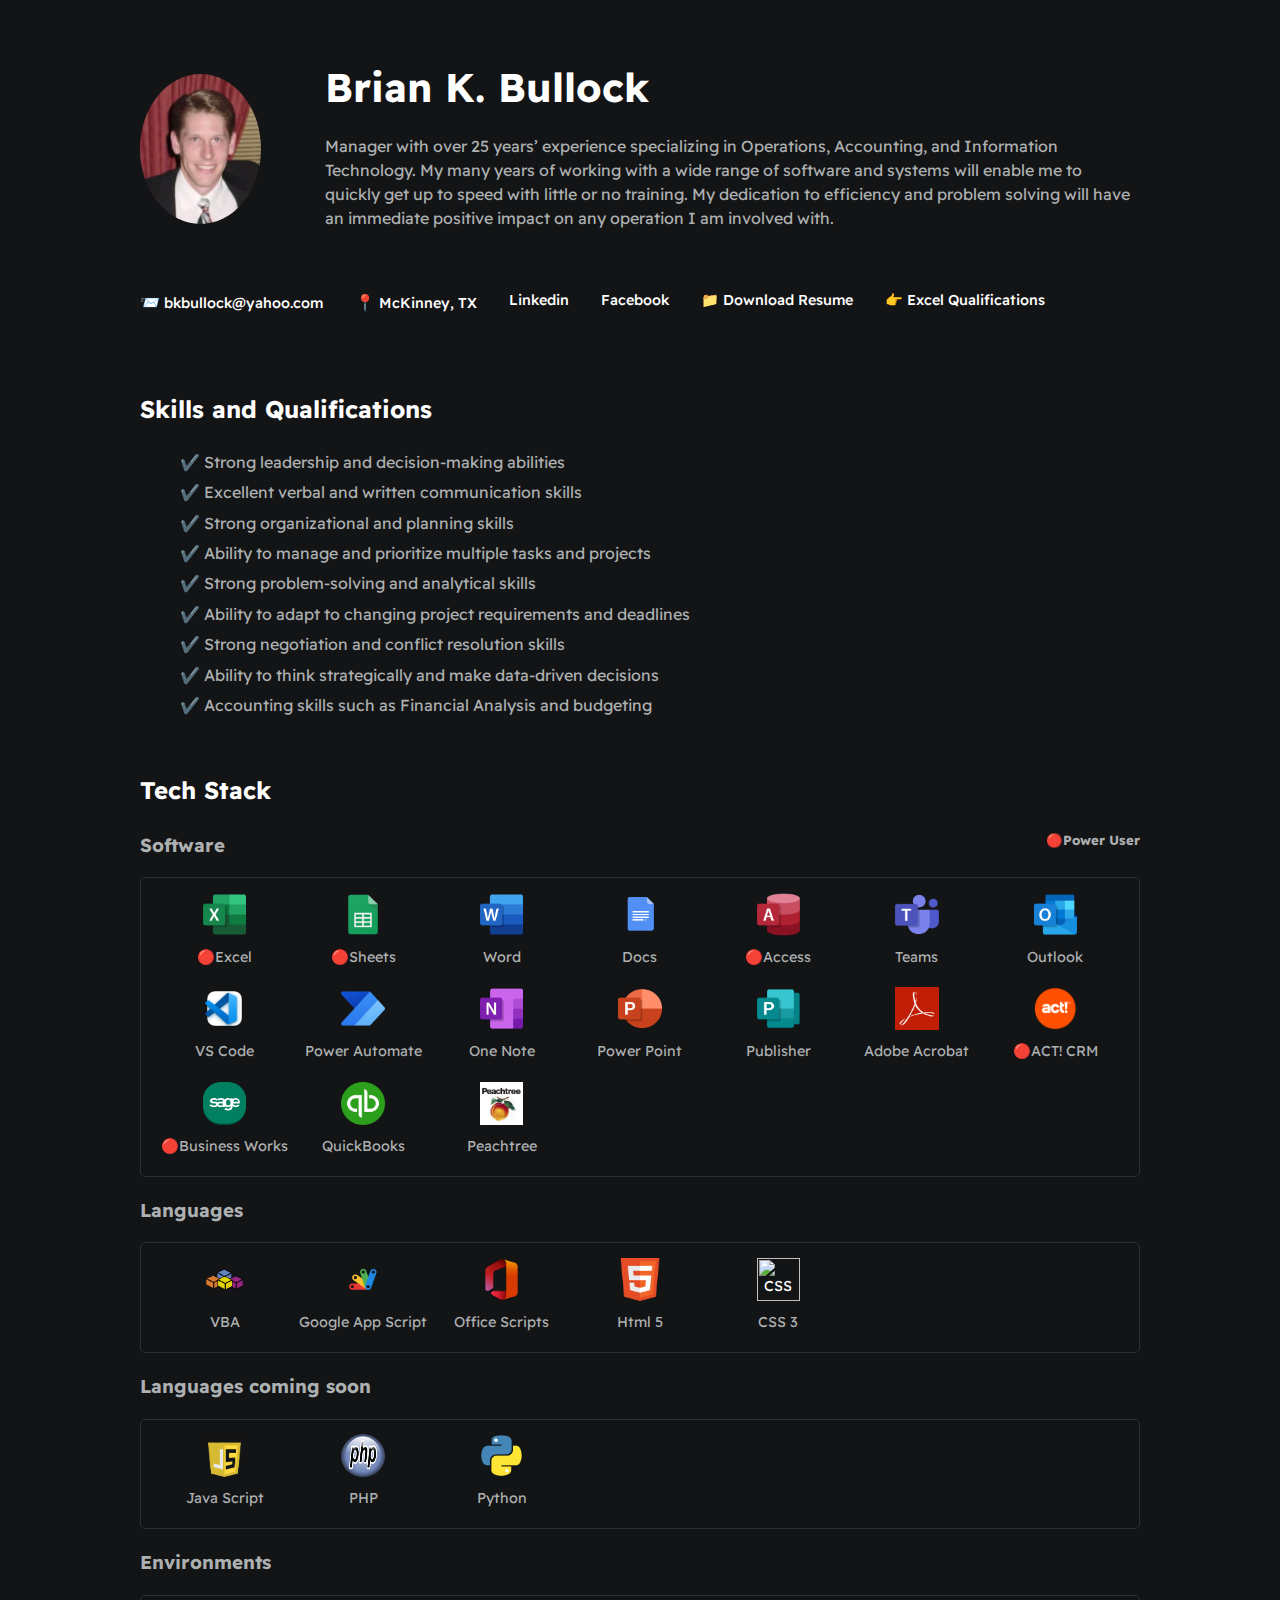
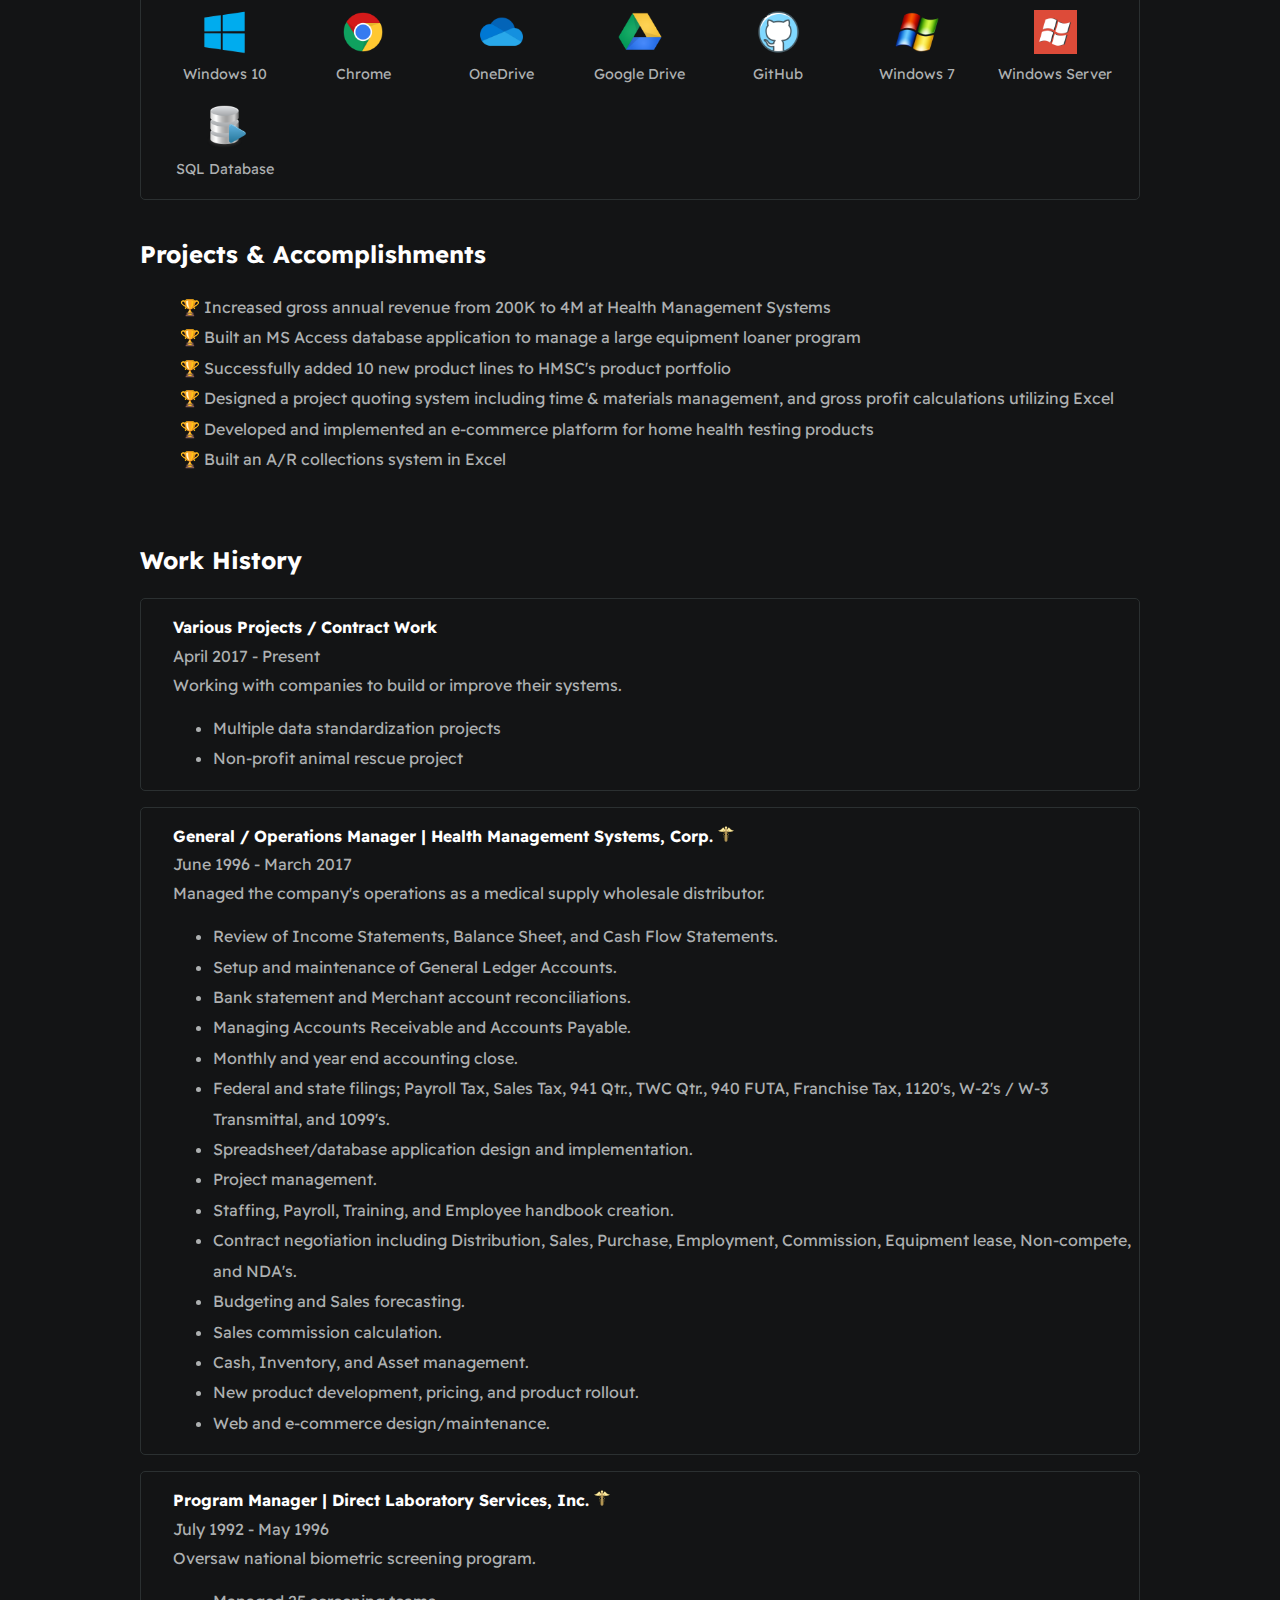
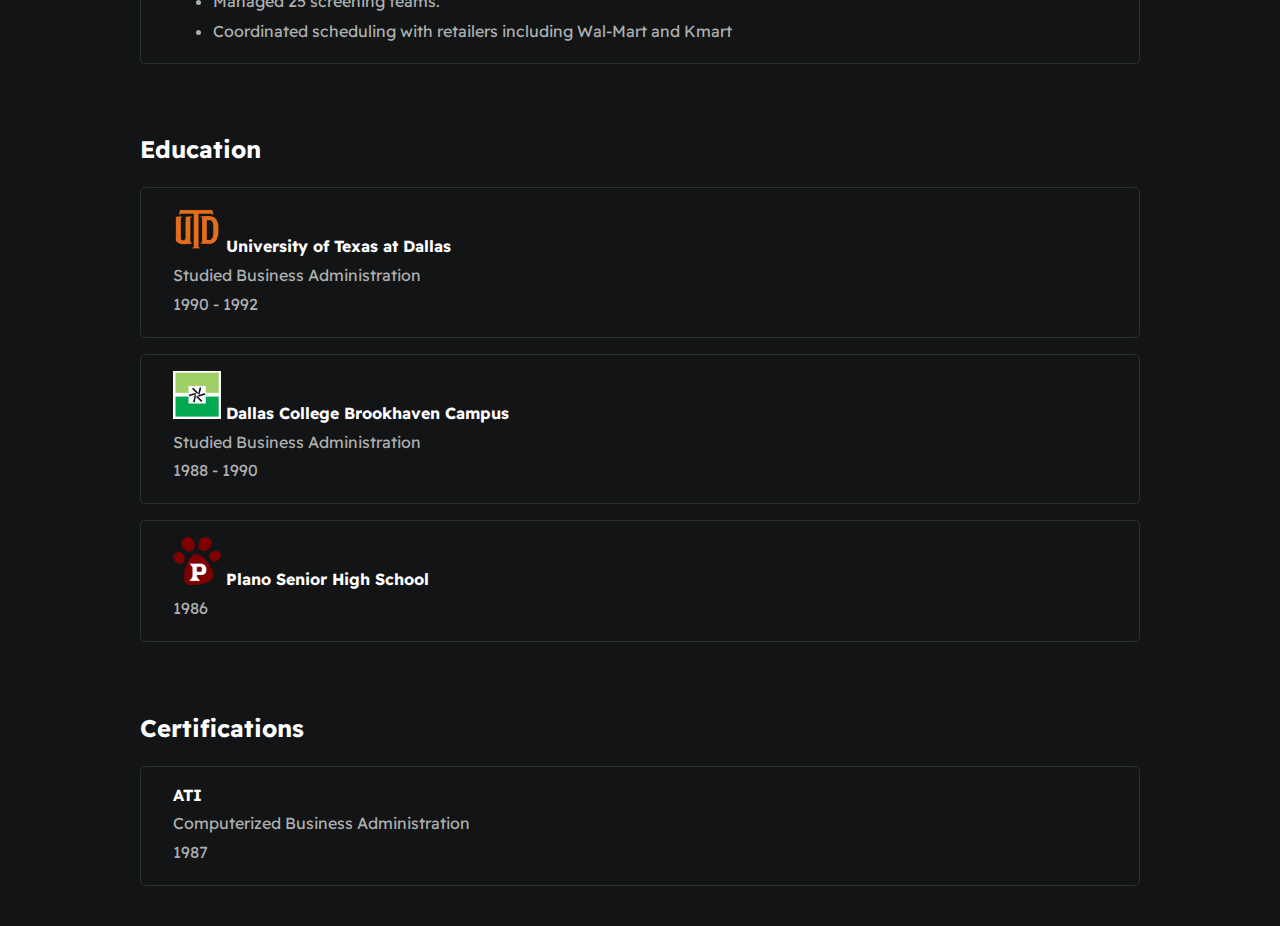
==== index.html @ 0397123f "Rename Index.html to index.html" ====
<!DOCTYPE html>
<html lang="en">
<head>
  <meta charset="UTF-8">
  <meta http-equiv="X-UA-Compatible" content="IE=edge">
  <meta name="viewport" content="width=device-width, initial-scale=1.0">
  <link rel="stylesheet" type="text/css" media="screen" href="./Styles/Main.css">
  <title>Brian Bullock</title>
</head>
<body>
  
  <div id="container--main">
    <section id="wrapper--hero" class="section--page">
      <img id="profile-pic" src="./Assets/Images/FB_IMG_1432000335588.jpg" alt="">
      <div>
        <h1 id="user-name">Brian K. Bullock</h1>
        <p id="Bio">Manager with over 25 years’ experience specializing in Operations, Accounting, and Information Technology.  My many years of working with a wide range of software and systems will enable me to quickly get up to speed with little or no training.  My dedication to efficiency and problem solving will have an immediate positive impact on any operation I am involved with.</p>
        <br>
        
      <!-- <div id="email">
      <div>👉 <a href="mailto:bkbullock@yahoo.com">bkbullock@yahoo.com </a></div>
        <div><img class="icon" src="./Assets/images/location.png" alt="McKinney, TX">
        <a href="https://www.google.com/maps/place/McKinney,+TX/@32.9574788,-96.9798332,10.21z/data=!4m5!3m4!1s0x864c125aa0745495:0xaa290ada6420a624!8m2!3d33.1983388!4d-96.6389342?hl=en" target="_blank"> McKinney, TX</a></div>
      </div> -->
        
      </div>
    </section>
    <section id="links" class="section--page">
      <div id="email">
        <div>📨 <a href="mailto:bkbullock@yahoo.com">bkbullock@yahoo.com </a></div>
        <div>📍 <a href="https://www.google.com/maps/place/McKinney,+TX/@32.9574788,-96.9798332,10.21z/data=!4m5!3m4!1s0x864c125aa0745495:0xaa290ada6420a624!8m2!3d33.1983388!4d-96.6389342?hl=en" target="_blank"> McKinney, TX</a></div>
        </div>
      <div id="socials--list">
        <a href="https://www.linkedin.com/in/brian-bullock" target="_blank">Linkedin</a>
        <a href="https://www.facebook.com/brian.bullock.5030" target="_blank">Facebook</a>
        <a href="./Assets/Resume.pdf" target="_blank">📁 Download Resume</a>
        <a href="./Excel.html">👉 Excel Qualifications</a>
      </div>
    </section>
    <section id="qualifications" class="section--page">
      <h2>Skills and Qualifications</h2>
       <ul id="qualifications--list">
        <li>✔️ Strong leadership and decision-making abilities</li>
        <li>✔️ Excellent verbal and written communication skills</li>
        <li>✔️ Strong organizational and planning skills</li>
        <li>✔️ Ability to manage and prioritize multiple tasks and projects</li>
        <li>✔️ Strong problem-solving and analytical skills</li>
        <li>✔️ Ability to adapt to changing project requirements and deadlines</li>
        <li>✔️ Strong negotiation and conflict resolution skills</li>
        <li>✔️ Ability to think strategically and make data-driven decisions</li>
        <li>✔️ Accounting skills such as Financial Analysis and budgeting</li>        
      </ul>
    </section>
    <Section id="techstack" class="Section--page">
      <h2>Tech Stack</h2>
      <div id="wrapper--techstack__items">
        <h5><span style="float:right;">🔴Power User</span></h5>
        <h3><p>Software</p></h3>
        <div id="software" class="image--techstack">            
          <div><center><img class="thumb" src="./Assets/Images/Excel.png" title="Microsoft Excel 365"></center><center><p>🔴Excel</p></center></div>
          <div><center><img class="thumb" src="./Assets/Images/sheets.png" title="Google Sheets"></center><center><p>🔴Sheets</p></center></div>
          <div><center><img class="thumb" src="./Assets/Images/word.png" title="Microsoft Word 365"></center><center><p>Word</p></center></div>
          <div><center><img class="thumb" src="./Assets/Images/docs.png" title="Google Docs"></center><center><p>Docs</p></center></div>
          <div><center><img class="thumb" src="./Assets/Images/access.png" title="Microsoft Access 365"></center><center><p>🔴Access</p></center></div>
          <div><center><img class="thumb" src="./Assets/Images/teams.png" title="Microsoft Teams"></center><center><p>Teams</p></center></div>
          <div><center><img class="thumb" src="./Assets/Images/outlook.png" title="Microsoft Outlook 365"></center><center><p>Outlook</p></center></div>
          <div><center><img class="thumb" src="./Assets/Images/vscode.png" title="Microsoft Visual Studio Code"></center><center><p>VS Code</p></center></div>
          <div><center><img class="thumb" src="./Assets/Images/powerautomate.png" title="Micrsoft Power Automate"></center><center><p>Power Automate</p></center></div>
          <div><center><img class="thumb" src="./Assets/Images/onenote.png" title="Microsoft One Note 365"></center><center><p>One Note</p></center></div>
          <div><center><img class="thumb" src="./Assets/Images/powerpoint.png" title="Microsoft Power Point 365"></center><center><p>Power Point</p></center></div>
          <div><center><img class="thumb" src="./Assets/Images/publisher.png" title="Microsoft Publisher 365"></center><center><p>Publisher</p></center></div>
          <div><center><img class="thumb" src="./Assets/Images/adobe.png" title="Adobe Acrobat"></center><center><p>Adobe Acrobat</p></center></div>
          <div><center><img class="thumb" src="./Assets/Images/act-logo-circle.png" title="Sage Act! CRM"></center><center><p>🔴ACT! CRM</p></div>
          <div><center><img class="thumb" src="./Assets/Images/bw.png" title="Sage Business Works Accounting"></center><center><p>🔴Business Works</p></center></div>
          <div><center><img class="thumb" src="./Assets/Images/quickbooks.jpg" title="Intuit Quickbooks"></center><center><p>QuickBooks</p></center></div>
          <div><center><img class="thumb" src="./Assets/Images/peachtree.jpg" title="Peachtree Accounting"></center><center><p>Peachtree</p></center></div>
        </div>
        <h3><p>Languages</p></h3>
        <div id="Languages" class="image--techstack">            
          <div><center><img class="thumb" src="./Assets/Images/VBA2.png" title="Visual Basic for Applications"></center><center><p>VBA</p></center></div>
          <div><center><img class="thumb" src="./Assets/Images/AppScript.png" title="Google App Script"></center><center><p>Google App Script</p></center></div>
          <div><center><img class="thumb" src="./Assets/Images/officescripts.png" title="Microsoft Office Scripts"></center><center><p>Office Scripts</p></center></div>
          <div><center><img class="thumb" src="./Assets/Images/html5-2.png" title="Html 5"></center><center><p>Html 5</p></center></div>
          <div><center><img class="thumb" src="./Assets/Images/CSS.png" title="CSS 3"></center><center><p>CSS 3</p></center></div>
        </div>
        <h3><p>Languages coming soon</p></h3>
        <div id="Languages Coming Soon" class="image--techstack">                          
          <div><center><img class="thumb" src="./Assets/Images/javascript2.png" title="Java Script"></center><center><p>Java Script</p></center></div>
          <div><center><img class="thumb" src="./Assets/Images/php.png" title="PHP"></center><center><p>PHP</p></center></div>
          <div><center><img class="thumb" src="./Assets/Images/python_104451.png" title="Python"></center><center><p>Python</p></center></div>
        </div>
        <h3><p>Environments</p></h3>
        <div id="environments" class="image--techstack">            
          <div><center><img class="thumb" src="./Assets/Images/win10.png" title="Windows 10"></center><center><p>Windows 10</p></center></div>
          <div><center><img class="thumb" src="./Assets/Images/chrome.png" title="Chrome"></center><center><p>Chrome</p></center></div>
          <div><center><img class="thumb" src="./Assets/Images/onedrive.png" title="Microsoft OneDrive"></center><center><p>OneDrive</p></center></div>
          <div><center><img class="thumb" src="./Assets/Images/Dirve.png" title="Google Drive"></center><center><p>Google Drive</p></center></div>
          <div><center><img class="thumb" src="./Assets/Images/github.png" title="Github"></center><center><p>GitHub</p></center></div>
          <div><center><img class="thumb" src="./Assets/Images/win7.png" title="Windows 7"></center><center><p>Windows 7</p></center></div>
          <div><center><img class="thumb" src="./Assets/Images/winserver.png" title="Windows Server / Active Directory"></center><center><p>Windows Server</p></center></div>
          <div><center><img class="thumb" src="./Assets/Images/sql.png" title="SQL Database"></center><center><p>SQL Database</p></center></div>
        </div>
      </div>
    </Section>
    <section id="projects" class="section--page">
      <h2>Projects & Accomplishments</h2>
       <ul id="Projects--list">
        <li>🏆 Increased gross annual revenue from 200K to 4M at Health Management Systems</li>
        <li>🏆 Built an MS Access database application to manage a large equipment loaner program</li>
        <li>🏆 Successfully added 10 new product lines to HMSC's product portfolio</li>
        <li>🏆 Designed a project quoting system including time & materials management, and gross profit calculations utilizing Excel</li>
        <li>🏆 Developed and implemented an e-commerce platform for home health testing products</li>
        <li>🏆 Built an A/R collections system in Excel</li>                
      </ul>
    </section>
    <Section id="work--history-wrapper" class="section--page">
      <h2>Work History</h2>      
        <div id="work--card-1" class="card--work-history">
          <strong>Various Projects / Contract Work</strong>
          <p>April 2017 - Present</p>
          <p>Working with companies to build or improve their systems.</p>
          <ul>
            <li>Multiple data standardization projects</li>
            <li>Non-profit animal rescue project</li>
          </ul>
        </div>      
        <div id="work--card-2" class="card--work-history">
          <strong>General / Operations Manager | Health Management Systems, Corp. <img src="./Assets/Images/icons8-caduceus-16.png"></strong>            
          <p>June 1996 - March 2017</p>
          <p>Managed the company's operations as a medical supply wholesale distributor.</p>
          <ul>
            <li>Review of Income Statements, Balance Sheet, and Cash Flow Statements.</li>
            <li>Setup and maintenance of General Ledger Accounts.</li>
            <li>Bank statement and Merchant account reconciliations.</li>
            <li>Managing Accounts Receivable and Accounts Payable.</li>
            <li>Monthly and year end accounting close.</li>
            <li>Federal and state filings; Payroll Tax, Sales Tax, 941 Qtr., TWC Qtr., 940 FUTA, Franchise Tax, 1120's, W-2's / W-3 Transmittal, and 1099's.</li>
            <li>Spreadsheet/database application design and implementation.</li>
            <li>Project management.</li>
            <li>Staffing, Payroll, Training, and Employee handbook creation.</li>
            <li>Contract negotiation including Distribution, Sales, Purchase, Employment, Commission, Equipment lease, Non-compete, and NDA's.</li>
            <li>Budgeting and Sales forecasting.</li>
            <li>Sales commission calculation.</li>
            <li>Cash, Inventory, and Asset management.</li>
            <li>New product development, pricing, and product rollout.</li>
            <li>Web and e-commerce design/maintenance.</li>
          </ul>
        </div>      
        <div id="work--card-3" class="card--work-history">
          <strong>Program Manager | Direct Laboratory Services, Inc. <img src="./Assets/Images/icons8-caduceus-16.png"></strong>            
          <p>July 1992 - May 1996</p>
          <p>Oversaw national biometric screening program.</p>
          <ul>
            <li>Managed 25 screening teams.</li>
            <li>Coordinated scheduling with retailers including Wal-Mart and Kmart</li>              
          </ul>
        </div>      
    </Section>
    <Section id="education--history-wrapper" class="section--page">
      <h2>Education</h2>      
        <div id="edu--card-1" class="card--education-history">
          <strong><img class="thumb" src="./Assets/Images/UTDmono_flame.png"> University of Texas at Dallas</strong>
          <p>Studied Business Administration</p>
          <p>1990 - 1992</p>
        </div>      
        <div id="edu--card-2" class="card--education-history">
          <strong><img class="thumb" src="./Assets/Images/Brookhaven.jpg"> Dallas College Brookhaven Campus</strong>
          <p>Studied Business Administration</p>
          <p>1988 - 1990</p>
        </div>      
        <div id="edu--card-3" class="card--education-history">
          <strong><img class="thumb" src="./Assets/Images/Plano.png"> Plano Senior High School</strong>
          <p>1986</p>
        </div>      
    </section>
    <Section id="certification--history-wrapper" class="section--page">
      <h2>Certifications</h2>      
        <div class="card--education-history">
          <strong>ATI</strong>
          <p>Computerized Business Administration</p>
          <p>1987</p>
        </div>      
    </section>  
  </div>
</body>
</html>
---- Styles/Main.css ----
@import url('https://fonts.googleapis.com/css2?family=Readex+Pro:wght@300;400;500;600;700&display=swap');

:root{
  --mainTextColor-light:#000;
  --secondaryTextColor-light:rgb(51 51 51);
  --mainLinkColor-light:#0da2b8;
  --mainBorderColor-light:rgb(218, 218, 218);
  --mainBgColor-light:rgb(249, 250,251);

  --mainTextColor-dark:#fff;
  --secondaryTextColor-dark:#adb0b1;
  --mainLinkColor-dark:rgb(30, 190,214);
  --mainBorderColor-dark:#2b3031;
  --mainBgColor-dark:#131415;
  
  --mainTextColor:var(--mainTextColor-dark);
  --secondaryTextColor:var(--secondaryTextColor-dark);
  --mainLinkColor:var(--mainLinkColor-dark);
  --mainBorderColor:var(--mainBorderColor-dark);
  --mainBgColor:var(--mainBgColor-dark);}

*{
  font-family: 'Readex Pro';
  line-height: 1.5em;
  box-sizing: border-box;
  color: var(--mainTextColor);}
body{
  background-color: var(--mainBgColor);}
p, span, li{
  color: var(--secondaryTextColor);
  font-size: 1em;}
a{
  text-decoration: none;
  color: var(--mainLinkColor);
  font-weight: 500;}
li{
  line-height: 1.9em;}
p{
  margin-top: .3em;
  margin-bottom: .3em;}

#container--main{
  max-width: 1000px;
  margin: 0 auto;
  padding-top: 1em;}
#wrapper--hero{
  display: flex;
  align-items: center;
  gap: 4em;}
#user-name{
  font-size: 2.5em;
  line-height: 1em;}
#profile-pic{
  border-radius: 50%;
  width: 150px;
  height: 150px;
  object-fit: cover;}
#email a{
  color:var(--mainTextColor);}
#email a:hover{
  color: var(--mainLinkColor);}
#email{
  display: flex;
  justify-content: flex-start;
  column-gap: 2em;
  flex-wrap: wrap;
  padding-bottom: 1.5em;
}
  #socials--list{
    display: flex;
    justify-content: flex-start;
    column-gap: 2em;
    flex-wrap: wrap;}
#socials--list a{
  font-size: 0.9em;
  color: var(--mainTextColor);
  transition: 0.3s;}
#socials--list a:hover{
  color: var(--mainLinkColor);}
#qualifications--list{
  list-style: none;}
#Projects--list{
  list-style: none;}
#wrapper--techstack__items{ 
  gap: 1em;}
#links a{
  font-size: 0.9em;
  color: var(--mainTextColor);
  transition: 0.3s;}
#links a:hover{
  color: var(--mainLinkColor);}
#links{
  display: flex;
    justify-content: flex-start;
    column-gap: 2em;
    flex-wrap: wrap;
}
#title{
  text-decoration: underline 1px;
  text-underline-offset: .3em;}

.section--page{
  padding-top: 1em;
  padding-bottom: 1em;}
.card--techstack{
  border: 1px solid var(--mainBorderColor);
  padding: 0.5em 1em;
  border-radius: 5px;}
.card--work-history{
  border: 1px solid var(--mainBorderColor);
  border-radius: 5px;
  margin-top: 1em;
  margin-bottom: 1em;
  padding-left: 2em;
  padding-top: 1em;}
.card--education-history{
  border-left: 1px solid var(--mainBorderColor);
  margin-top: 1em;
  margin-bottom: 1em;
  padding-left: 2em;}
.thumb{
  width:3em;
  height:3em;}
.image--techstack{
  display: grid;
  grid-template-columns: 1fr 1fr 1fr 1fr 1fr 1fr 1fr;
  row-gap: 1em;
  border: 1px solid var(--mainBorderColor);
  padding: 1em 1em;
  border-radius: 5px;
  font-size: .9em;}
.card--education-history{
  border: 1px solid var(--mainBorderColor);
  border-radius: 5px;
  margin-top: 1em;
  margin-bottom: 1em;
  padding-left: 2em;
  padding-top: 1em;
  padding-bottom: 1em;}
.card--project{
  line-height: 1.9em;
  color: var(--secondaryTextColor);
  font-size: 1em;
  text-indent: 3em;}
.block-indent{
  margin-left: 2em;
}
.box{
  border: 1px solid var(--mainBorderColor);
  border-radius: 5px;
  padding-top: .2em;
  padding-left: 1em;
  padding-right: 1em;
  padding-bottom: 1em;
}
.icon{
  width:1em;
  height:1em;}
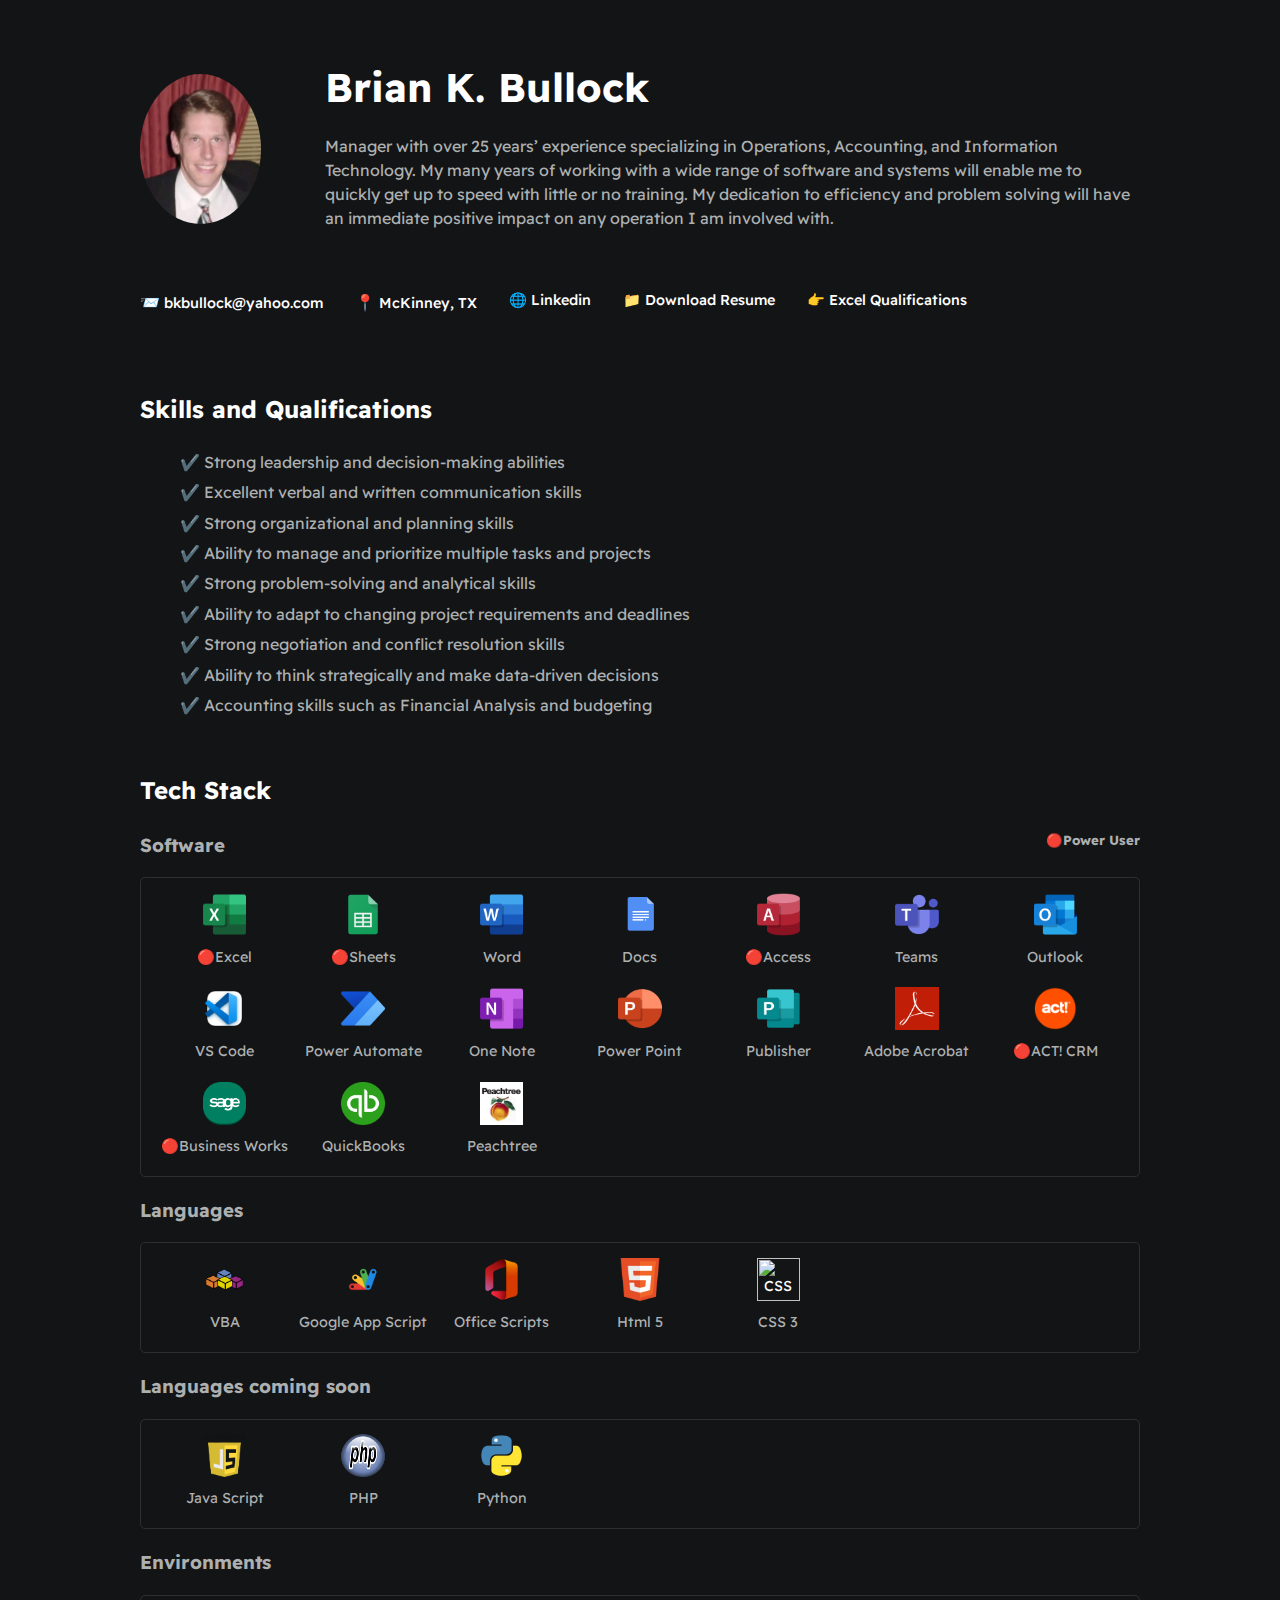
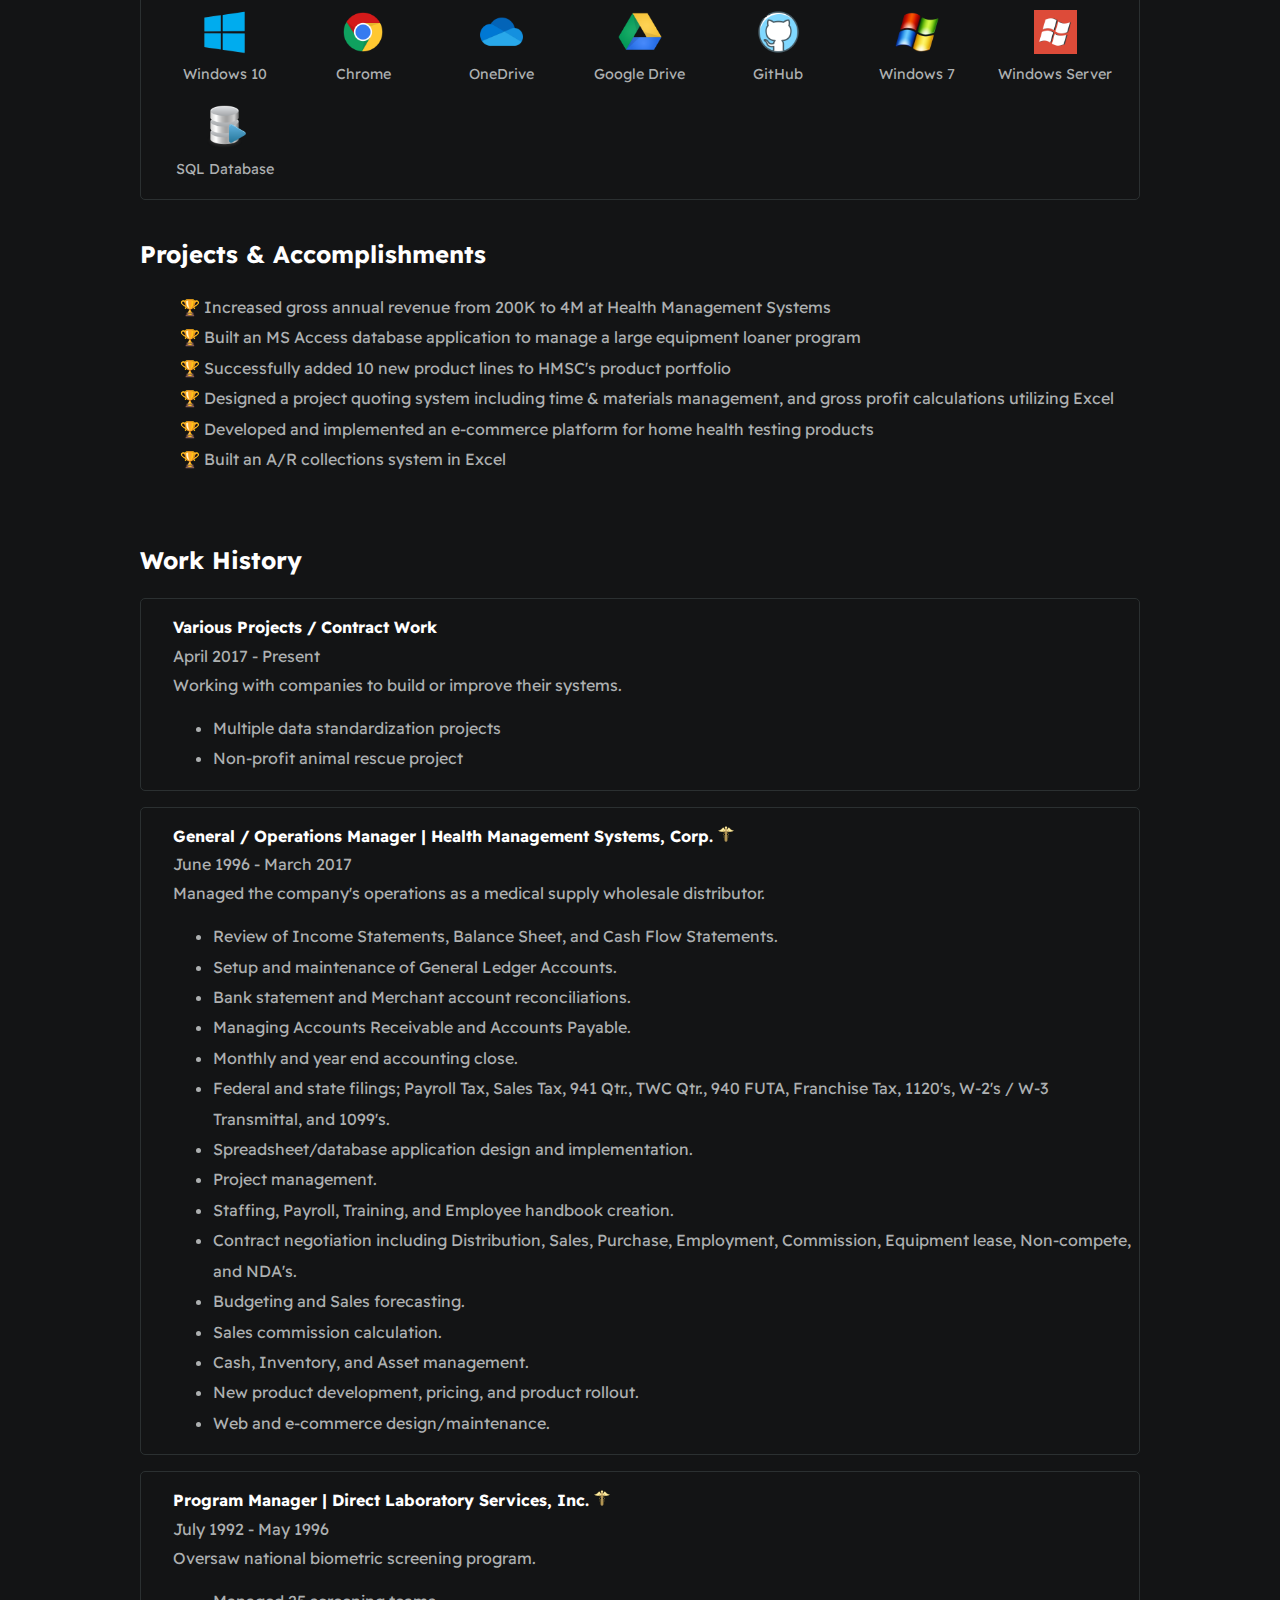
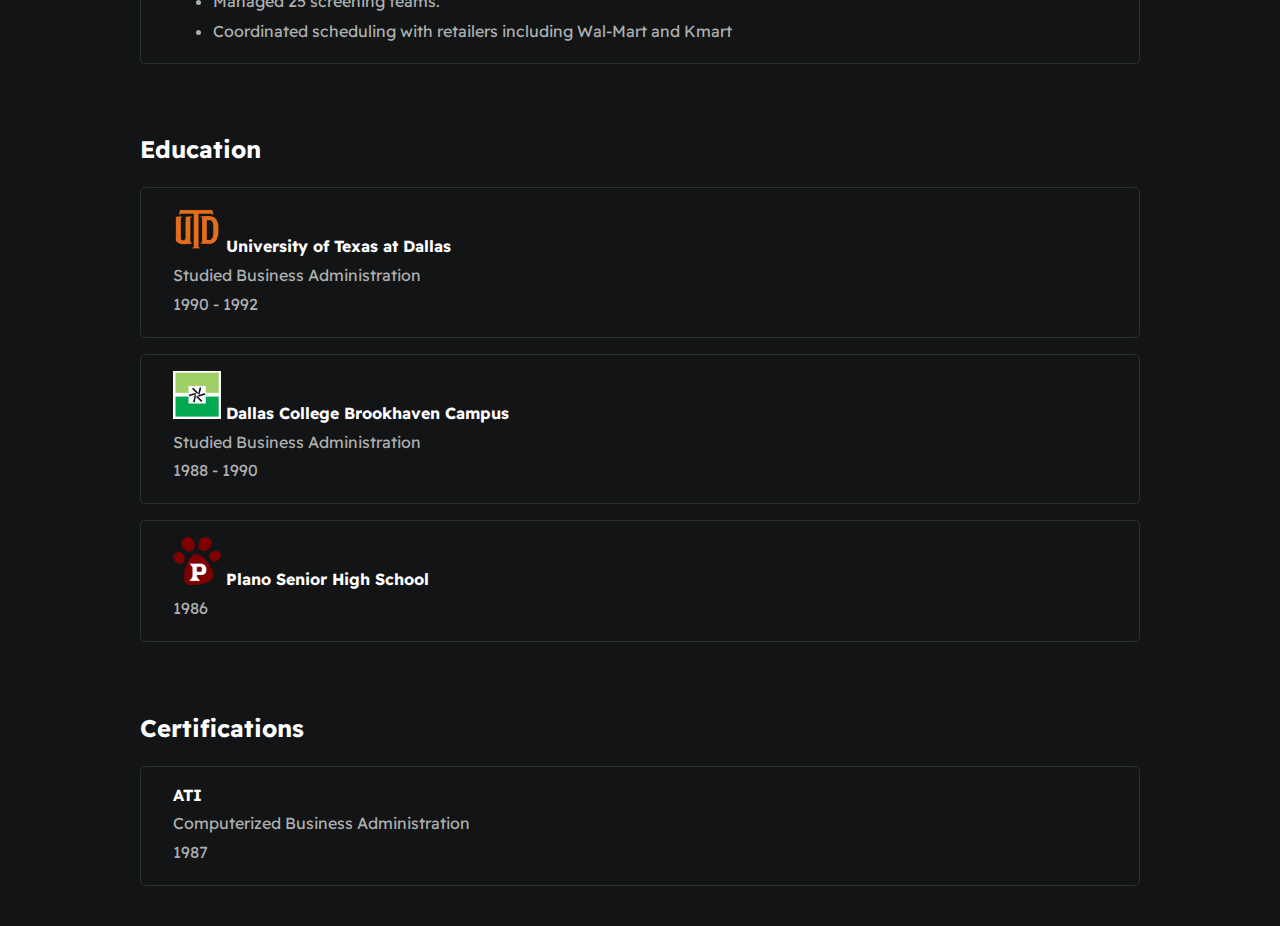
==== commit 83dd2fee: "Removed Facebook" ====
--- a/index.html
+++ b/index.html
@@ -31,8 +31,7 @@
         <div>📍 <a href="https://www.google.com/maps/place/McKinney,+TX/@32.9574788,-96.9798332,10.21z/data=!4m5!3m4!1s0x864c125aa0745495:0xaa290ada6420a624!8m2!3d33.1983388!4d-96.6389342?hl=en" target="_blank"> McKinney, TX</a></div>
         </div>
       <div id="socials--list">
-        <a href="https://www.linkedin.com/in/brian-bullock" target="_blank">Linkedin</a>
-        <a href="https://www.facebook.com/brian.bullock.5030" target="_blank">Facebook</a>
+        <a href="https://www.linkedin.com/in/brian-bullock" target="_blank">🌐 Linkedin</a>        
         <a href="./Assets/Resume.pdf" target="_blank">📁 Download Resume</a>
         <a href="./Excel.html">👉 Excel Qualifications</a>
       </div>
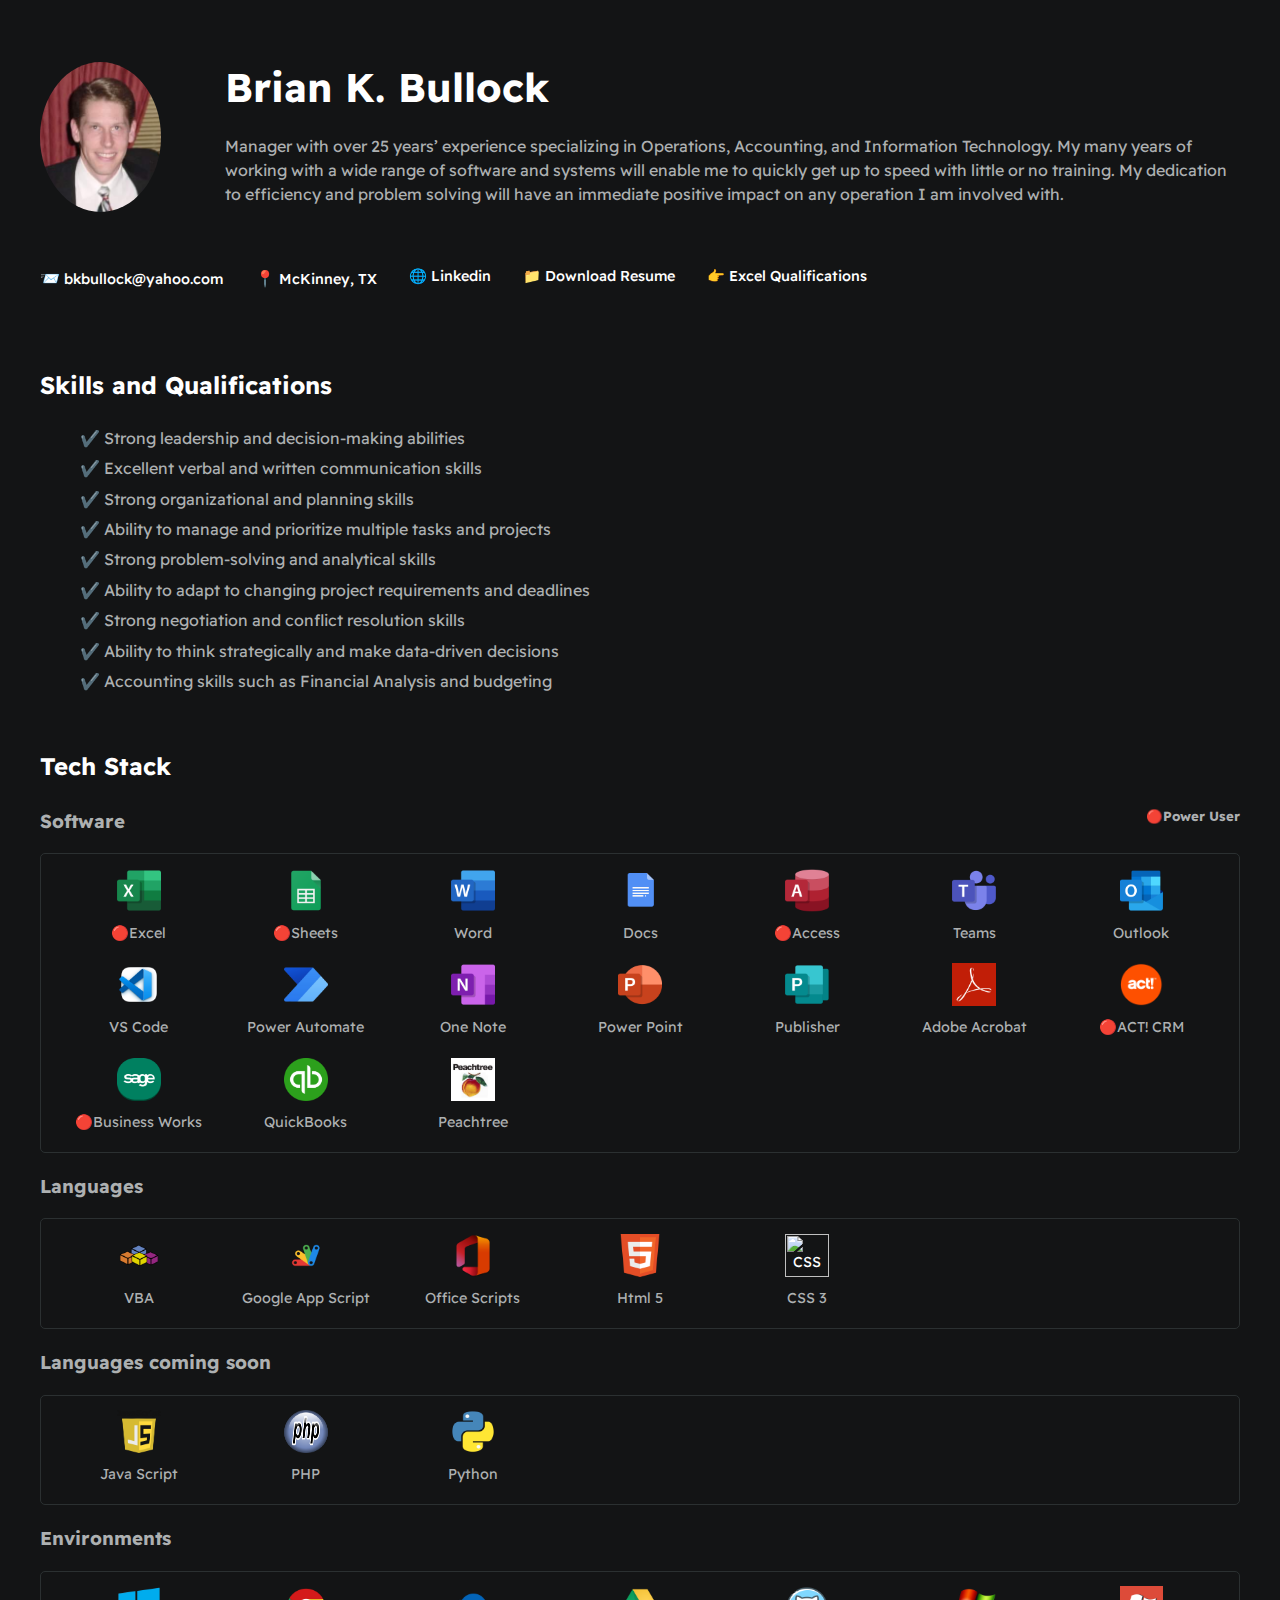
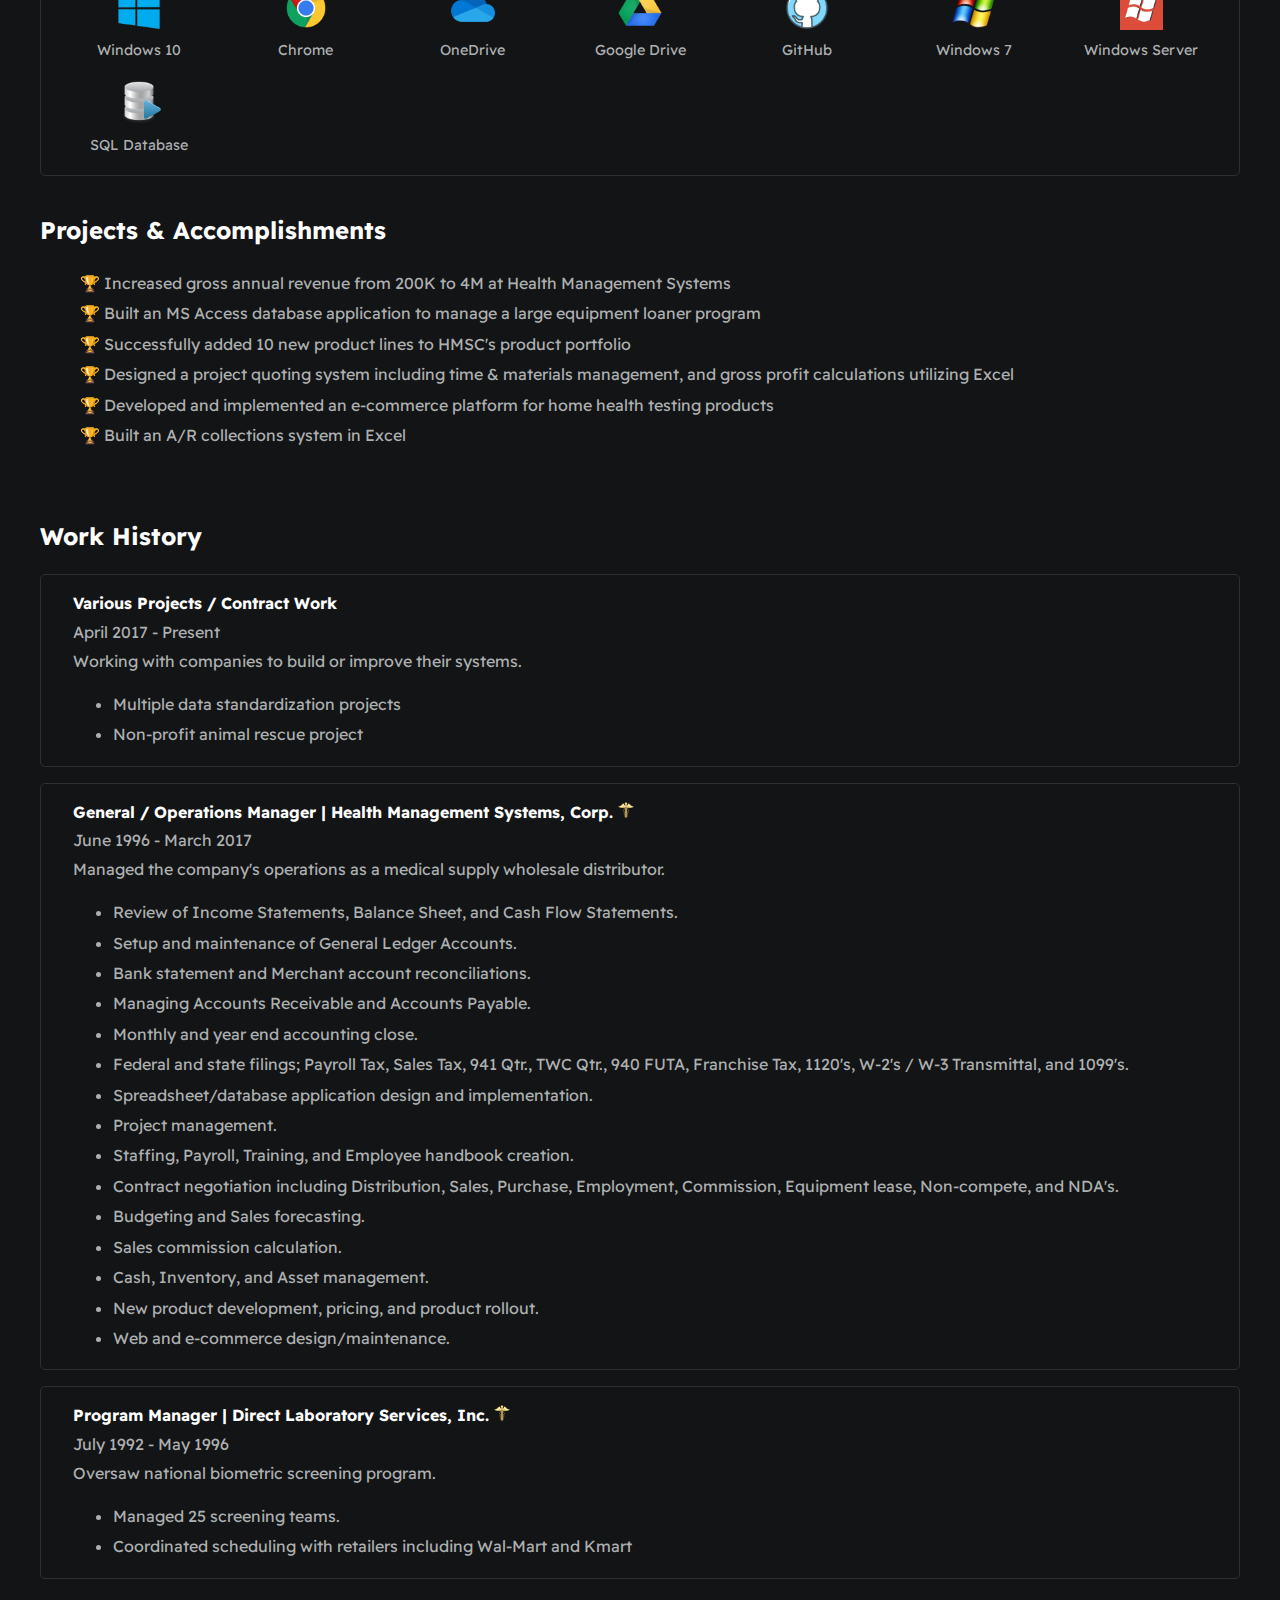
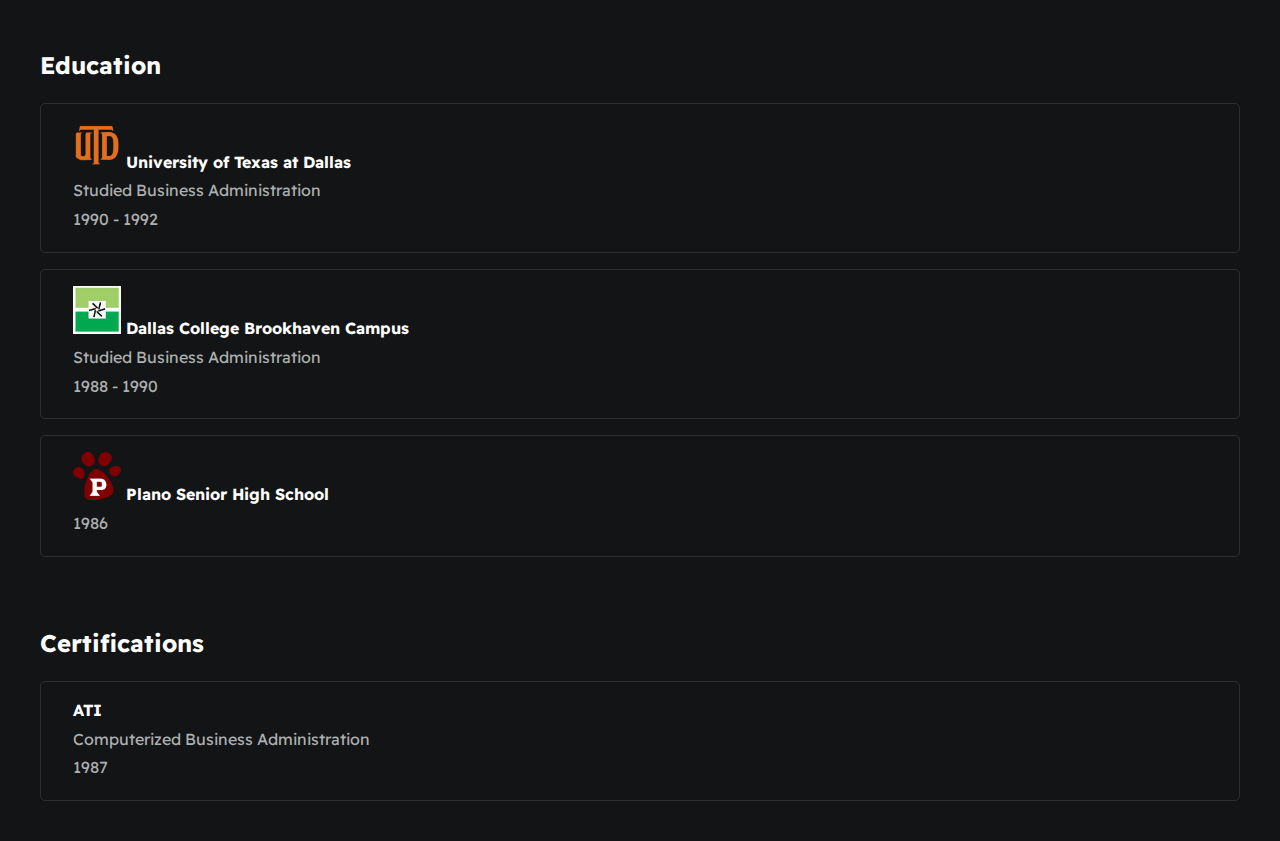
==== commit fa1360de: "change container width" ====
--- a/index.html
+++ b/index.html
@@ -55,7 +55,7 @@
       <div id="wrapper--techstack__items">
         <h5><span style="float:right;">🔴Power User</span></h5>
         <h3><p>Software</p></h3>
-        <div id="software" class="image--techstack">            
+        <div id="software" class="image--techstack">
           <div><center><img class="thumb" src="./Assets/Images/Excel.png" title="Microsoft Excel 365"></center><center><p>🔴Excel</p></center></div>
           <div><center><img class="thumb" src="./Assets/Images/sheets.png" title="Google Sheets"></center><center><p>🔴Sheets</p></center></div>
           <div><center><img class="thumb" src="./Assets/Images/word.png" title="Microsoft Word 365"></center><center><p>Word</p></center></div>
--- a/Styles/Main.css
+++ b/Styles/Main.css
@@ -40,7 +40,7 @@
   margin-bottom: .3em;}
 
 #container--main{
-  max-width: 1000px;
+  max-width: 1200px;
   margin: 0 auto;
   padding-top: 1em;}
 #wrapper--hero{
@@ -64,13 +64,12 @@
   justify-content: flex-start;
   column-gap: 2em;
   flex-wrap: wrap;
-  padding-bottom: 1.5em;
-}
-  #socials--list{
-    display: flex;
-    justify-content: flex-start;
-    column-gap: 2em;
-    flex-wrap: wrap;}
+  padding-bottom: 1.5em;}
+#socials--list{
+  display: flex;
+  justify-content: flex-start;
+  column-gap: 2em;
+  flex-wrap: wrap;}
 #socials--list a{
   font-size: 0.9em;
   color: var(--mainTextColor);
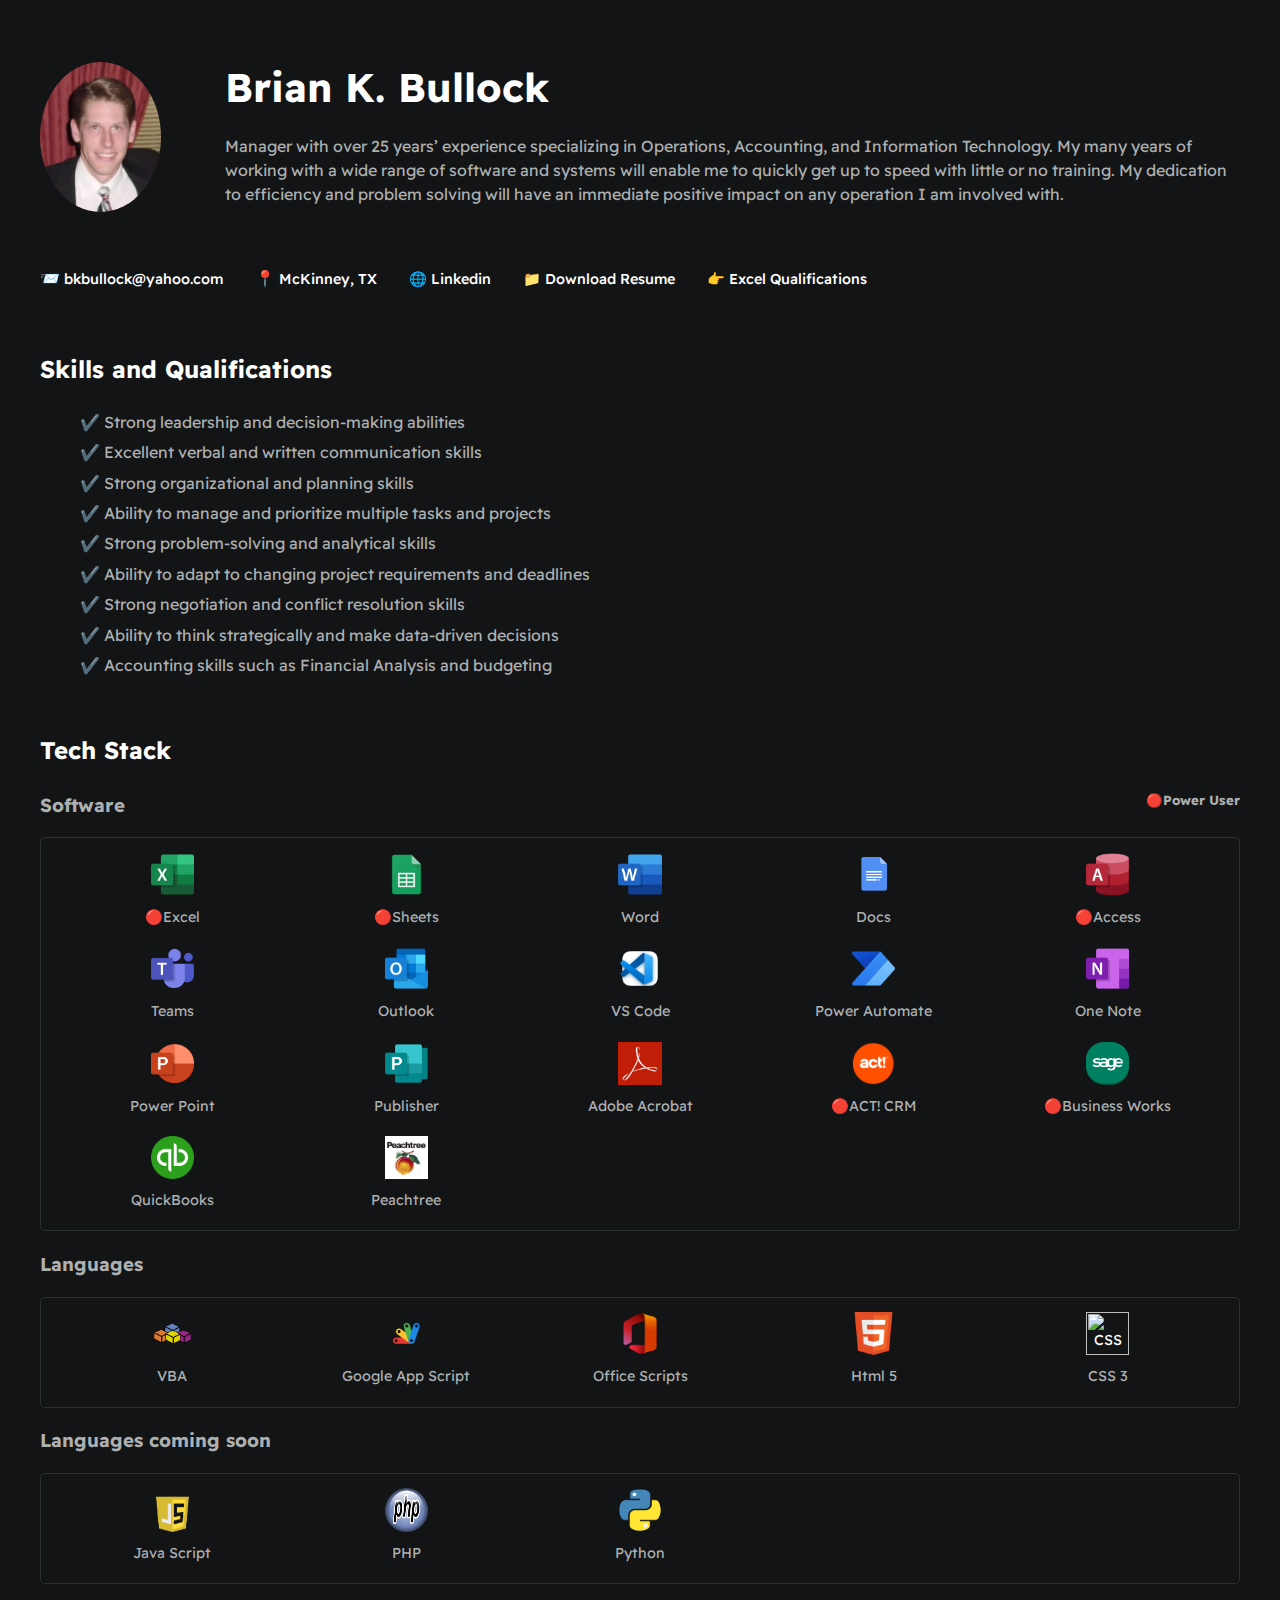
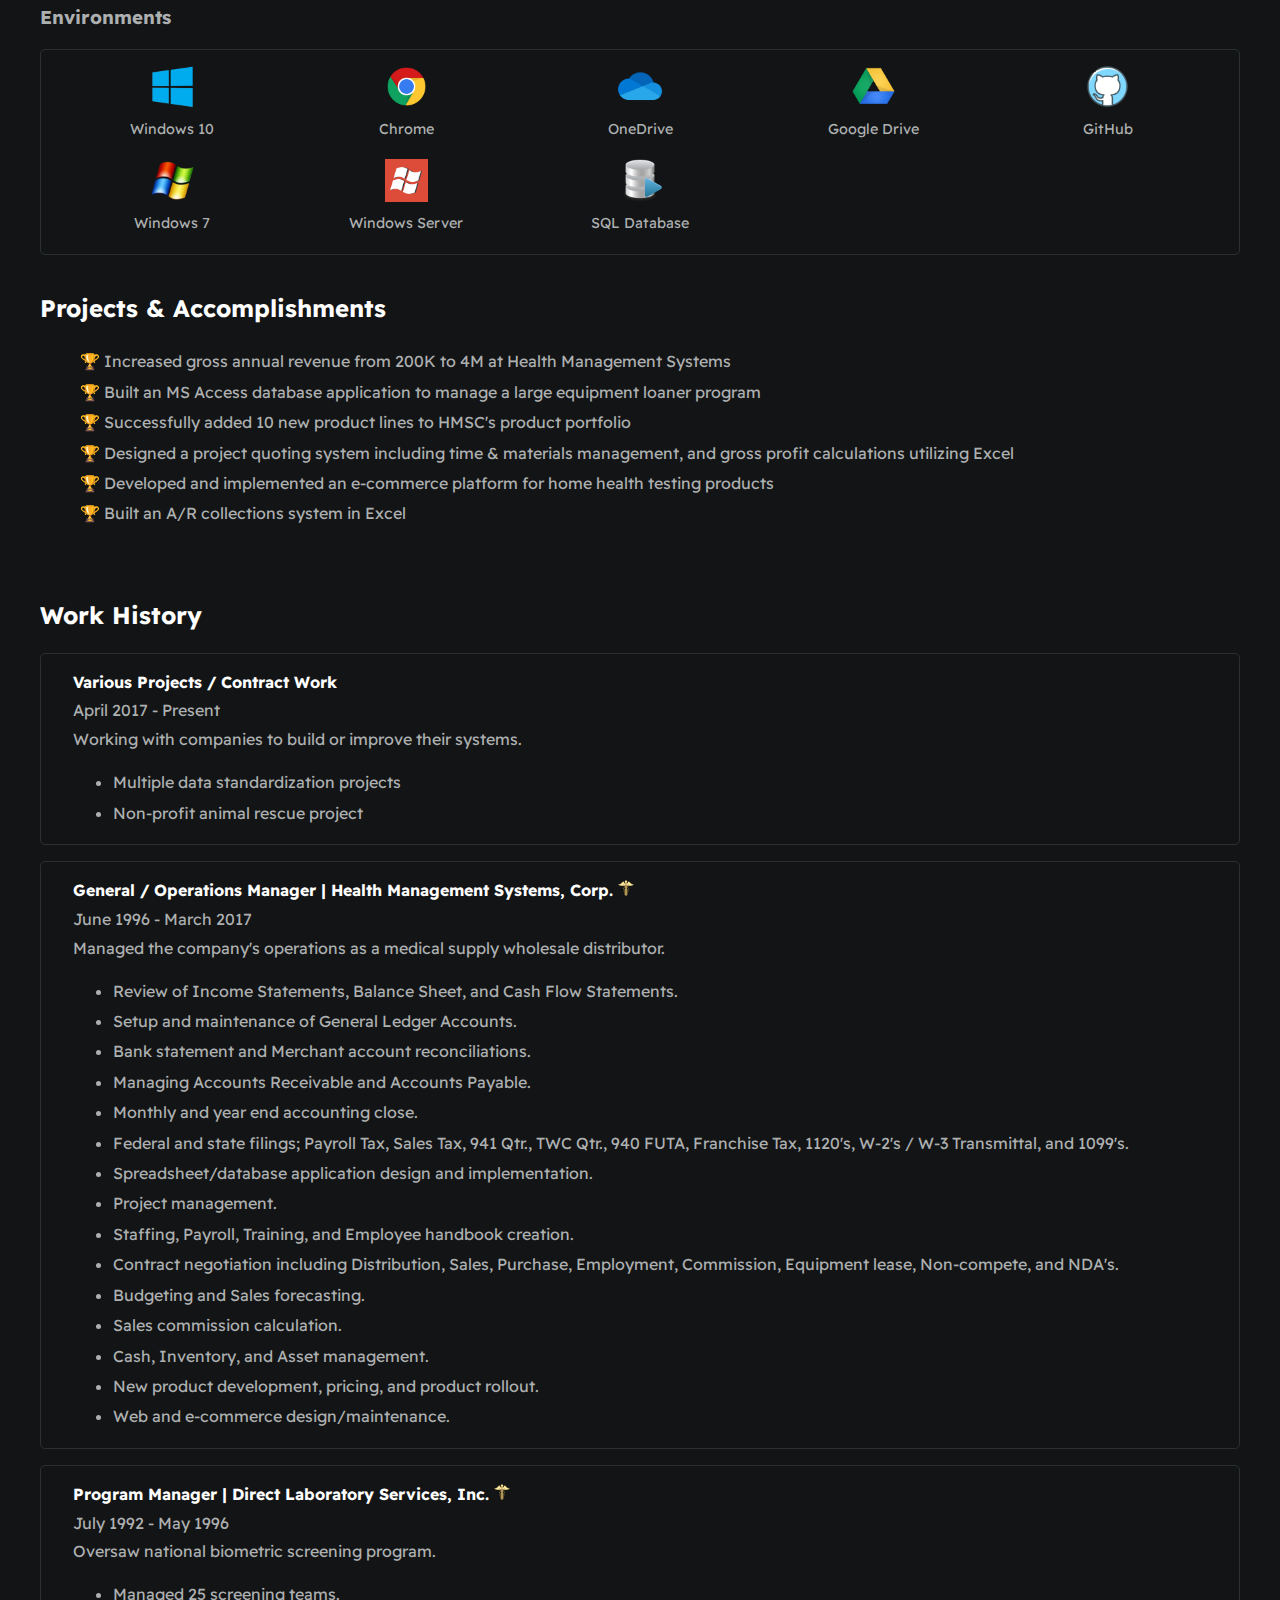
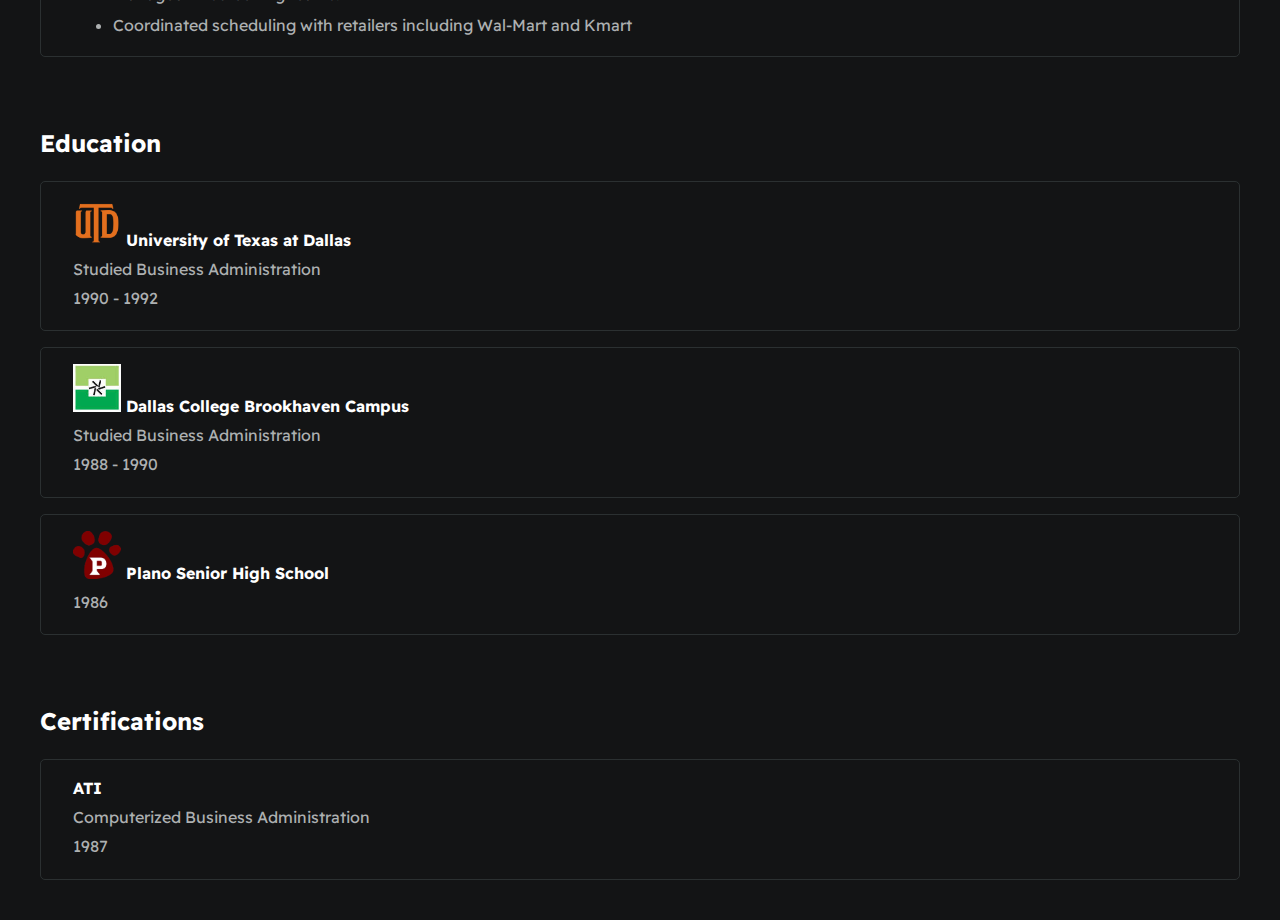
==== commit 6c52700c: "Combined email and social" ====
--- a/index.html
+++ b/index.html
@@ -29,11 +29,9 @@
       <div id="email">
         <div>📨 <a href="mailto:bkbullock@yahoo.com">bkbullock@yahoo.com </a></div>
         <div>📍 <a href="https://www.google.com/maps/place/McKinney,+TX/@32.9574788,-96.9798332,10.21z/data=!4m5!3m4!1s0x864c125aa0745495:0xaa290ada6420a624!8m2!3d33.1983388!4d-96.6389342?hl=en" target="_blank"> McKinney, TX</a></div>
-        </div>
-      <div id="socials--list">
-        <a href="https://www.linkedin.com/in/brian-bullock" target="_blank">🌐 Linkedin</a>        
-        <a href="./Assets/Resume.pdf" target="_blank">📁 Download Resume</a>
-        <a href="./Excel.html">👉 Excel Qualifications</a>
+        <div><a href="https://www.linkedin.com/in/brian-bullock" target="_blank">🌐 Linkedin</a></div>
+        <div><a href="./Assets/Resume.pdf" target="_blank">📁 Download Resume</a></div>
+        <div><a href="./Excel.html">👉 Excel Qualifications</a></div>
       </div>
     </section>
     <section id="qualifications" class="section--page">
--- a/Styles/Main.css
+++ b/Styles/Main.css
@@ -64,12 +64,13 @@
   justify-content: flex-start;
   column-gap: 2em;
   flex-wrap: wrap;
-  padding-bottom: 1.5em;}
+  padding-bottom: .5em;}
 #socials--list{
   display: flex;
   justify-content: flex-start;
   column-gap: 2em;
-  flex-wrap: wrap;}
+  flex-wrap: wrap;
+  padding-bottom: .5em;}
 #socials--list a{
   font-size: 0.9em;
   color: var(--mainTextColor);
@@ -122,7 +123,7 @@
   height:3em;}
 .image--techstack{
   display: grid;
-  grid-template-columns: 1fr 1fr 1fr 1fr 1fr 1fr 1fr;
+  grid-template-columns: 1fr 1fr 1fr 1fr 1fr;
   row-gap: 1em;
   border: 1px solid var(--mainBorderColor);
   padding: 1em 1em;
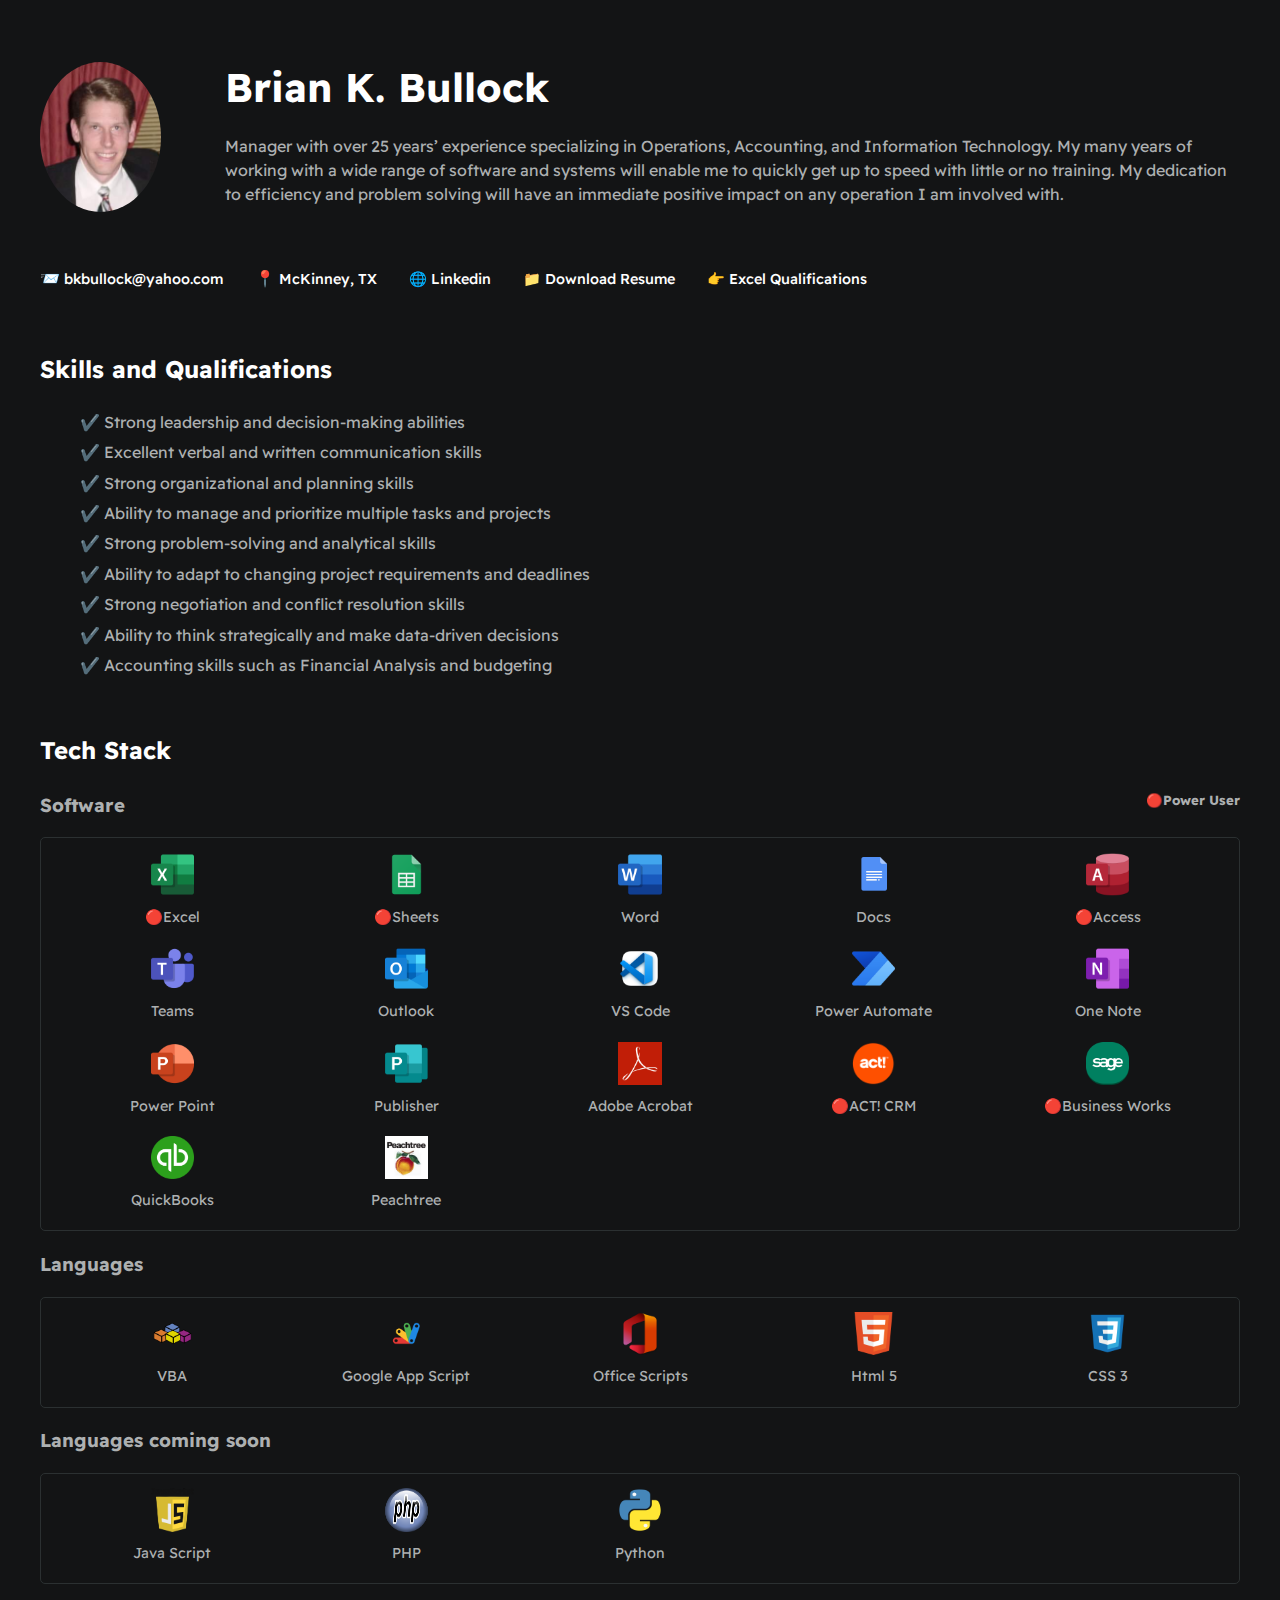
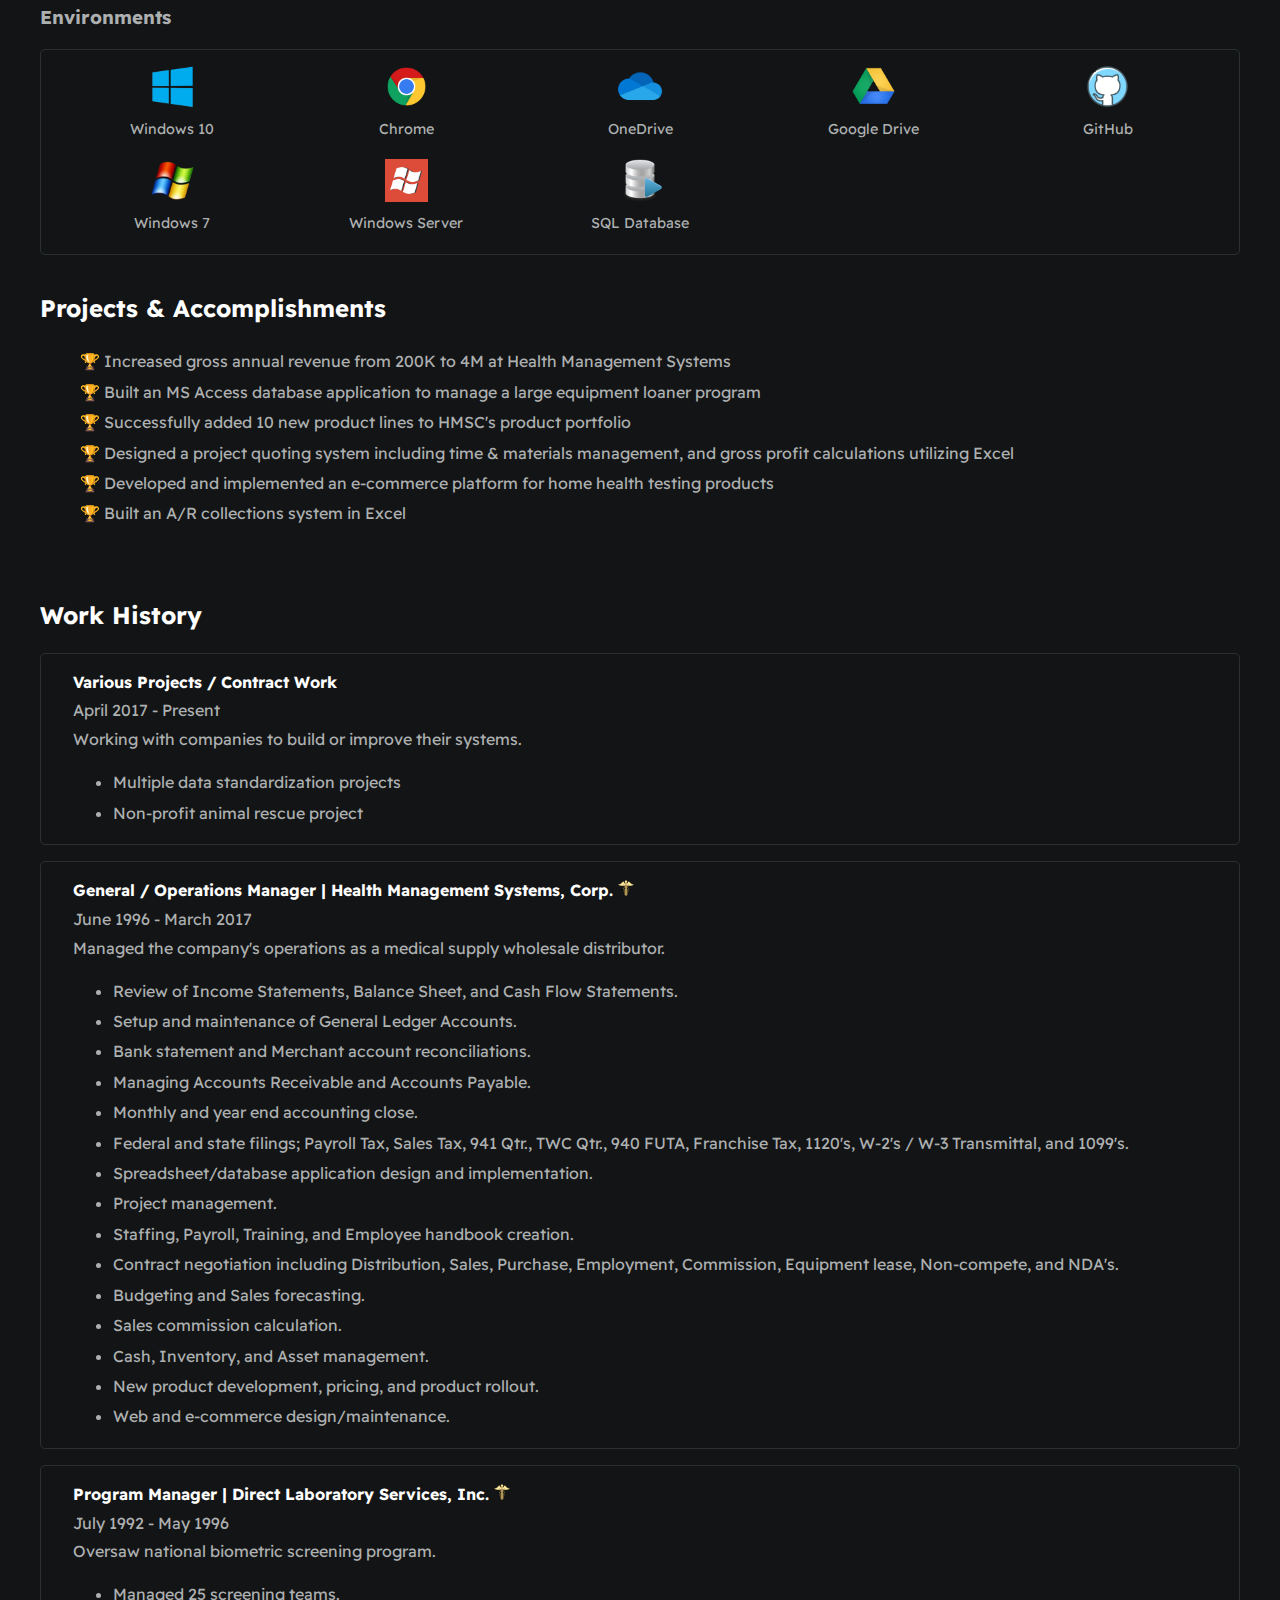
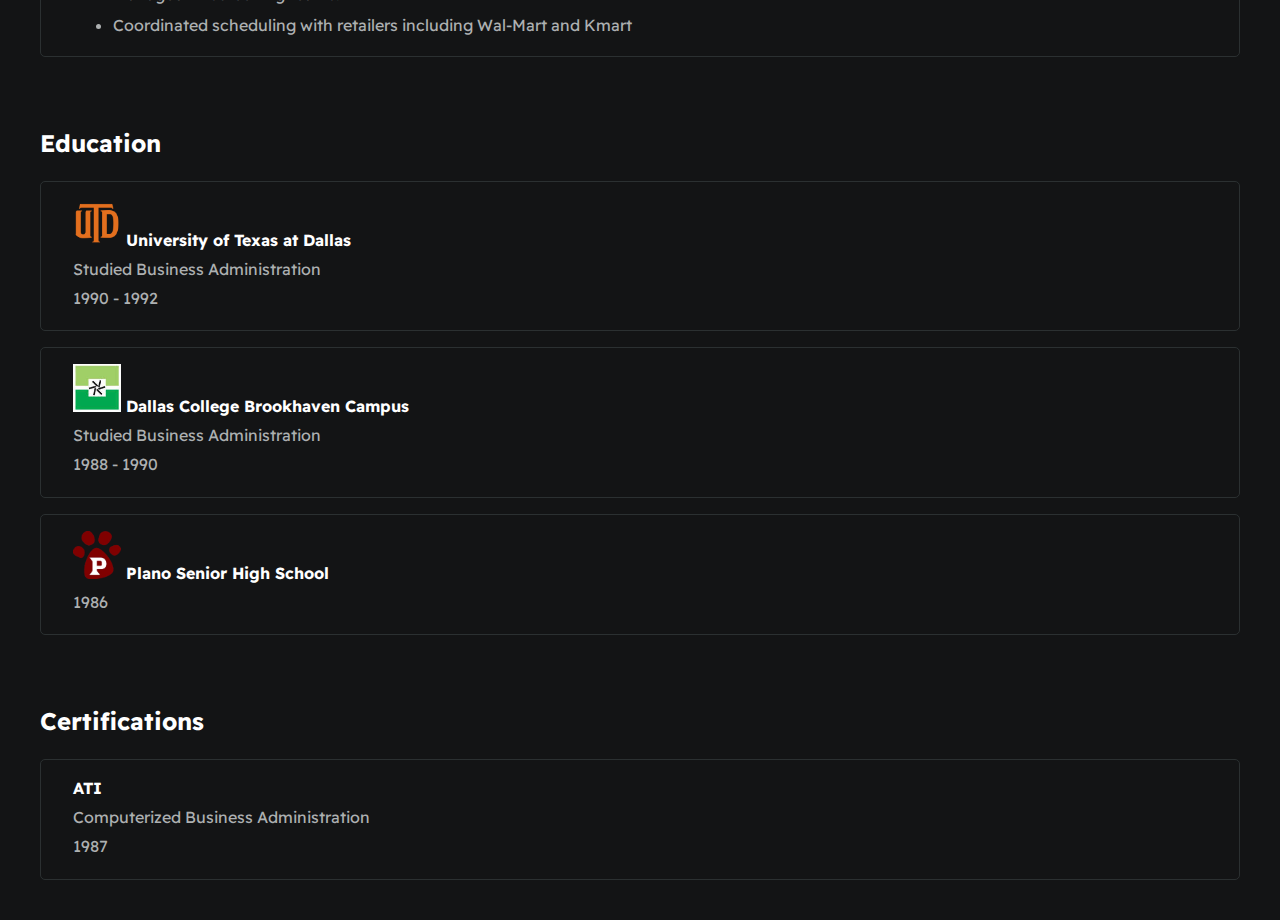
==== commit d0d42cdd: "fix css image" ====
--- a/index.html
+++ b/index.html
@@ -78,7 +78,7 @@
           <div><center><img class="thumb" src="./Assets/Images/AppScript.png" title="Google App Script"></center><center><p>Google App Script</p></center></div>
           <div><center><img class="thumb" src="./Assets/Images/officescripts.png" title="Microsoft Office Scripts"></center><center><p>Office Scripts</p></center></div>
           <div><center><img class="thumb" src="./Assets/Images/html5-2.png" title="Html 5"></center><center><p>Html 5</p></center></div>
-          <div><center><img class="thumb" src="./Assets/Images/CSS.png" title="CSS 3"></center><center><p>CSS 3</p></center></div>
+          <div><center><img class="thumb" src="./Assets/Images/css.png" title="CSS 3"></center><center><p>CSS 3</p></center></div>
         </div>
         <h3><p>Languages coming soon</p></h3>
         <div id="Languages Coming Soon" class="image--techstack">                          
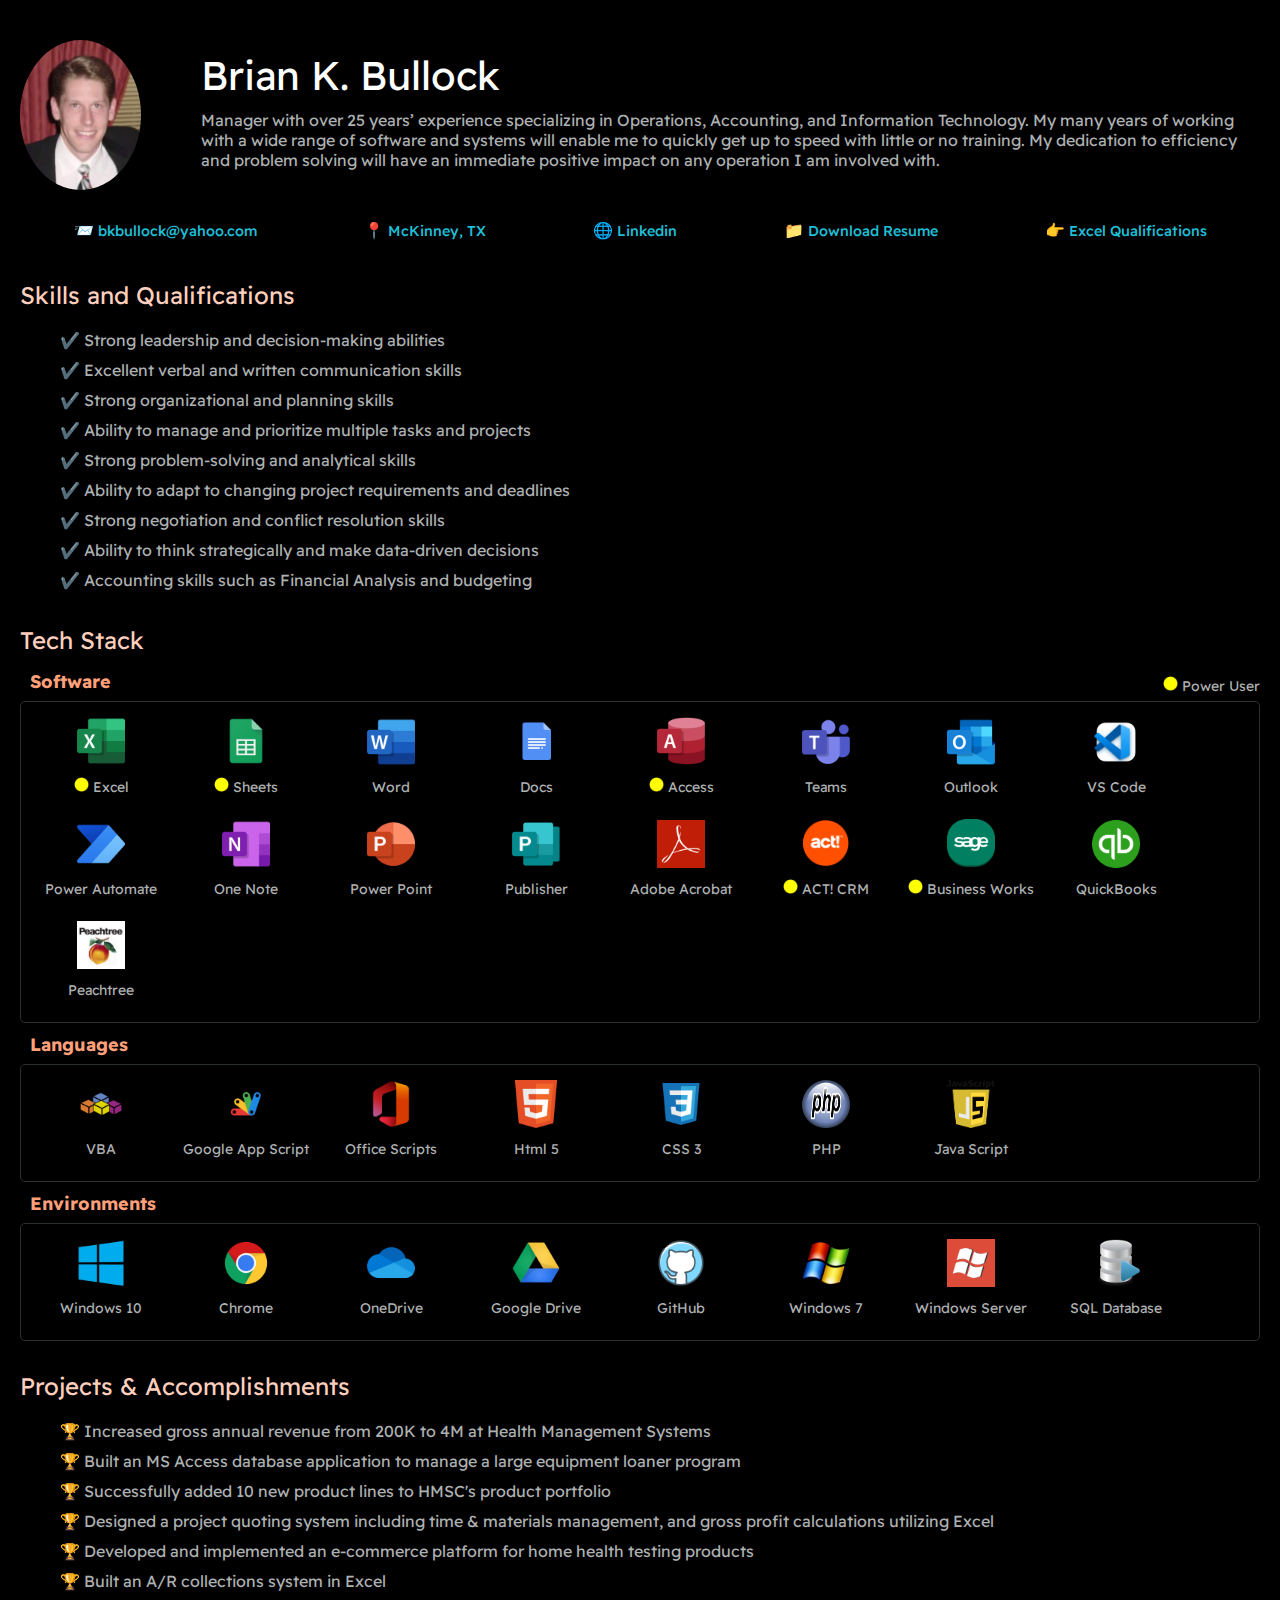
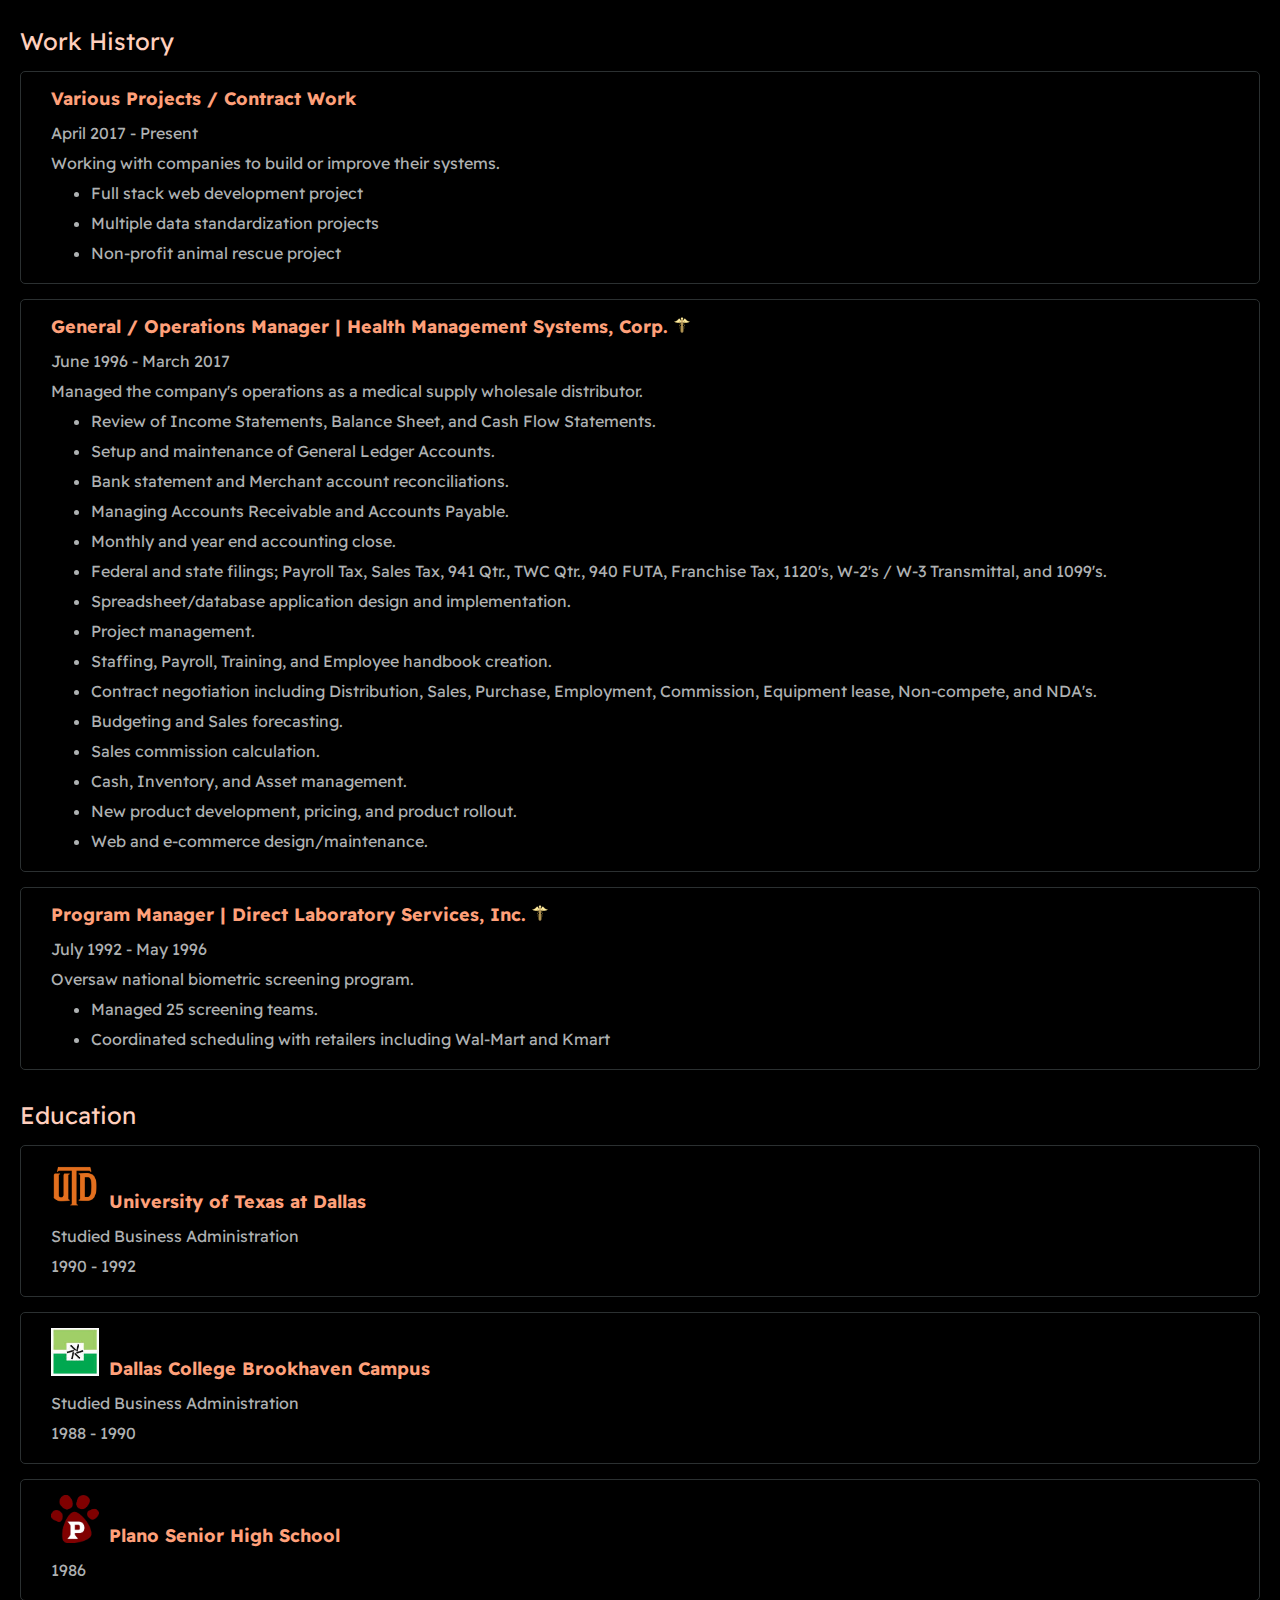
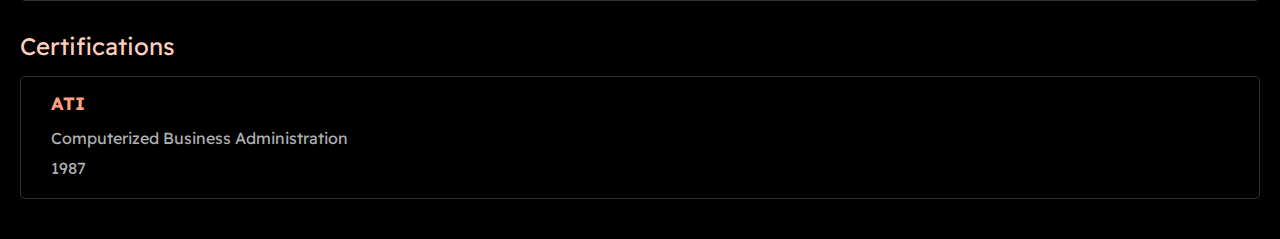
==== commit eb1ae1cf: "sept update" ====
--- a/index.html
+++ b/index.html
@@ -8,35 +8,24 @@
   <title>Brian Bullock</title>
 </head>
 <body>
-  
-  <div id="container--main">
-    <section id="wrapper--hero" class="section--page">
-      <img id="profile-pic" src="./Assets/Images/FB_IMG_1432000335588.jpg" alt="">
-      <div>
-        <h1 id="user-name">Brian K. Bullock</h1>
-        <p id="Bio">Manager with over 25 years’ experience specializing in Operations, Accounting, and Information Technology.  My many years of working with a wide range of software and systems will enable me to quickly get up to speed with little or no training.  My dedication to efficiency and problem solving will have an immediate positive impact on any operation I am involved with.</p>
-        <br>
-        
-      <!-- <div id="email">
-      <div>👉 <a href="mailto:bkbullock@yahoo.com">bkbullock@yahoo.com </a></div>
-        <div><img class="icon" src="./Assets/images/location.png" alt="McKinney, TX">
-        <a href="https://www.google.com/maps/place/McKinney,+TX/@32.9574788,-96.9798332,10.21z/data=!4m5!3m4!1s0x864c125aa0745495:0xaa290ada6420a624!8m2!3d33.1983388!4d-96.6389342?hl=en" target="_blank"> McKinney, TX</a></div>
-      </div> -->
-        
+  <div class="container--main">
+    <section class="wrapper--hero">
+      <img class="profile-pic" src="./Assets/Images/FB_IMG_1432000335588.jpg" alt="">
+      <div class="hero--text">
+        <div class="user-name">Brian K. Bullock</div>
+        <div class="bio">Manager with over 25 years’ experience specializing in Operations, Accounting, and Information Technology.  My many years of working with a wide range of software and systems will enable me to quickly get up to speed with little or no training.  My dedication to efficiency and problem solving will have an immediate positive impact on any operation I am involved with.</div>
       </div>
-    </section>
-    <section id="links" class="section--page">
-      <div id="email">
-        <div>📨 <a href="mailto:bkbullock@yahoo.com">bkbullock@yahoo.com </a></div>
-        <div>📍 <a href="https://www.google.com/maps/place/McKinney,+TX/@32.9574788,-96.9798332,10.21z/data=!4m5!3m4!1s0x864c125aa0745495:0xaa290ada6420a624!8m2!3d33.1983388!4d-96.6389342?hl=en" target="_blank"> McKinney, TX</a></div>
-        <div><a href="https://www.linkedin.com/in/brian-bullock" target="_blank">🌐 Linkedin</a></div>
-        <div><a href="./Assets/Resume.pdf" target="_blank">📁 Download Resume</a></div>
-        <div><a href="./Excel.html">👉 Excel Qualifications</a></div>
-      </div>
-    </section>
-    <section id="qualifications" class="section--page">
-      <h2>Skills and Qualifications</h2>
-       <ul id="qualifications--list">
+    </section class="section--page">
+    <section class="links">
+        <div class="link--items">📨 <a href="mailto:bkbullock@yahoo.com">bkbullock@yahoo.com </a></div>
+        <div class="link--items">📍 <a href="https://www.google.com/maps/place/McKinney,+TX/@32.9574788,-96.9798332,10.21z/data=!4m5!3m4!1s0x864c125aa0745495:0xaa290ada6420a624!8m2!3d33.1983388!4d-96.6389342?hl=en" target="_blank"> McKinney, TX</a></div>
+        <div class="link--items">🌐 <a href="https://www.linkedin.com/in/brian-bullock" target="_blank">Linkedin</a></div>
+        <div class="link--items">📁 <a href="./Assets/Resume.pdf" target="_blank">Download Resume</a></div>
+        <div class="link--items">👉 <a href="./Excel.html">Excel Qualifications</a></div>
+    </section>
+    <section class="section--page">
+      <div class="section--header">Skills and Qualifications</div>
+       <ul class="qualifications--list">
         <li>✔️ Strong leadership and decision-making abilities</li>
         <li>✔️ Excellent verbal and written communication skills</li>
         <li>✔️ Strong organizational and planning skills</li>
@@ -48,60 +37,156 @@
         <li>✔️ Accounting skills such as Financial Analysis and budgeting</li>        
       </ul>
     </section>
-    <Section id="techstack" class="Section--page">
-      <h2>Tech Stack</h2>
-      <div id="wrapper--techstack__items">
-        <h5><span style="float:right;">🔴Power User</span></h5>
-        <h3><p>Software</p></h3>
-        <div id="software" class="image--techstack">
-          <div><center><img class="thumb" src="./Assets/Images/Excel.png" title="Microsoft Excel 365"></center><center><p>🔴Excel</p></center></div>
-          <div><center><img class="thumb" src="./Assets/Images/sheets.png" title="Google Sheets"></center><center><p>🔴Sheets</p></center></div>
-          <div><center><img class="thumb" src="./Assets/Images/word.png" title="Microsoft Word 365"></center><center><p>Word</p></center></div>
-          <div><center><img class="thumb" src="./Assets/Images/docs.png" title="Google Docs"></center><center><p>Docs</p></center></div>
-          <div><center><img class="thumb" src="./Assets/Images/access.png" title="Microsoft Access 365"></center><center><p>🔴Access</p></center></div>
-          <div><center><img class="thumb" src="./Assets/Images/teams.png" title="Microsoft Teams"></center><center><p>Teams</p></center></div>
-          <div><center><img class="thumb" src="./Assets/Images/outlook.png" title="Microsoft Outlook 365"></center><center><p>Outlook</p></center></div>
-          <div><center><img class="thumb" src="./Assets/Images/vscode.png" title="Microsoft Visual Studio Code"></center><center><p>VS Code</p></center></div>
-          <div><center><img class="thumb" src="./Assets/Images/powerautomate.png" title="Micrsoft Power Automate"></center><center><p>Power Automate</p></center></div>
-          <div><center><img class="thumb" src="./Assets/Images/onenote.png" title="Microsoft One Note 365"></center><center><p>One Note</p></center></div>
-          <div><center><img class="thumb" src="./Assets/Images/powerpoint.png" title="Microsoft Power Point 365"></center><center><p>Power Point</p></center></div>
-          <div><center><img class="thumb" src="./Assets/Images/publisher.png" title="Microsoft Publisher 365"></center><center><p>Publisher</p></center></div>
-          <div><center><img class="thumb" src="./Assets/Images/adobe.png" title="Adobe Acrobat"></center><center><p>Adobe Acrobat</p></center></div>
-          <div><center><img class="thumb" src="./Assets/Images/act-logo-circle.png" title="Sage Act! CRM"></center><center><p>🔴ACT! CRM</p></div>
-          <div><center><img class="thumb" src="./Assets/Images/bw.png" title="Sage Business Works Accounting"></center><center><p>🔴Business Works</p></center></div>
-          <div><center><img class="thumb" src="./Assets/Images/quickbooks.jpg" title="Intuit Quickbooks"></center><center><p>QuickBooks</p></center></div>
-          <div><center><img class="thumb" src="./Assets/Images/peachtree.jpg" title="Peachtree Accounting"></center><center><p>Peachtree</p></center></div>
-        </div>
-        <h3><p>Languages</p></h3>
-        <div id="Languages" class="image--techstack">            
-          <div><center><img class="thumb" src="./Assets/Images/VBA2.png" title="Visual Basic for Applications"></center><center><p>VBA</p></center></div>
-          <div><center><img class="thumb" src="./Assets/Images/AppScript.png" title="Google App Script"></center><center><p>Google App Script</p></center></div>
-          <div><center><img class="thumb" src="./Assets/Images/officescripts.png" title="Microsoft Office Scripts"></center><center><p>Office Scripts</p></center></div>
-          <div><center><img class="thumb" src="./Assets/Images/html5-2.png" title="Html 5"></center><center><p>Html 5</p></center></div>
-          <div><center><img class="thumb" src="./Assets/Images/css.png" title="CSS 3"></center><center><p>CSS 3</p></center></div>
-        </div>
-        <h3><p>Languages coming soon</p></h3>
-        <div id="Languages Coming Soon" class="image--techstack">                          
-          <div><center><img class="thumb" src="./Assets/Images/javascript2.png" title="Java Script"></center><center><p>Java Script</p></center></div>
-          <div><center><img class="thumb" src="./Assets/Images/php.png" title="PHP"></center><center><p>PHP</p></center></div>
-          <div><center><img class="thumb" src="./Assets/Images/python_104451.png" title="Python"></center><center><p>Python</p></center></div>
-        </div>
-        <h3><p>Environments</p></h3>
-        <div id="environments" class="image--techstack">            
-          <div><center><img class="thumb" src="./Assets/Images/win10.png" title="Windows 10"></center><center><p>Windows 10</p></center></div>
-          <div><center><img class="thumb" src="./Assets/Images/chrome.png" title="Chrome"></center><center><p>Chrome</p></center></div>
-          <div><center><img class="thumb" src="./Assets/Images/onedrive.png" title="Microsoft OneDrive"></center><center><p>OneDrive</p></center></div>
-          <div><center><img class="thumb" src="./Assets/Images/Dirve.png" title="Google Drive"></center><center><p>Google Drive</p></center></div>
-          <div><center><img class="thumb" src="./Assets/Images/github.png" title="Github"></center><center><p>GitHub</p></center></div>
-          <div><center><img class="thumb" src="./Assets/Images/win7.png" title="Windows 7"></center><center><p>Windows 7</p></center></div>
-          <div><center><img class="thumb" src="./Assets/Images/winserver.png" title="Windows Server / Active Directory"></center><center><p>Windows Server</p></center></div>
-          <div><center><img class="thumb" src="./Assets/Images/sql.png" title="SQL Database"></center><center><p>SQL Database</p></center></div>
-        </div>
-      </div>
+    <Section class="section--page">
+      <div class="section--header">Tech Stack</div>
+        <div class="title--flex">
+          <strong><div class="subsection--header">Software</div></strong>
+          <div class="power--user"><img class="dot" src="./Assets/Images/yellow_dot.png"> Power User</div>
+        </div>
+        <div class="image--techstack">
+          <div class="techstack--items--container">
+            <div class="techstack--items"><img class="thumb" src="./Assets/Images/Excel.png" title="Microsoft Excel 365"></div>
+            <div class="techstack--items"><img class="dot" src="./Assets/Images/yellow_dot.png"> Excel</div>
+          </div>
+          <div class="techstack--items--container">
+            <div class="techstack--items"><img class="thumb" src="./Assets/Images/sheets.png" title="Google Sheets"></div>
+            <div class="techstack--items"><img class="dot" src="./Assets/Images/yellow_dot.png"> Sheets</div>
+          </div>
+          <div class="techstack--items--container">
+            <div class="techstack--items"><img class="thumb" src="./Assets/Images/word.png" title="Microsoft Word 365"></div>
+            <div class="techstack--items">Word</div>
+          </div>
+          <div class="techstack--items--container">
+            <div class="techstack--items"><img class="thumb" src="./Assets/Images/docs.png" title="Google Docs"></div>
+            <div class="techstack--items">Docs</div>
+          </div>
+          <div class="techstack--items--container">
+            <div class="techstack--items"><img class="thumb" src="./Assets/Images/access.png" title="Microsoft Access 365"></div>
+            <div class="techstack--items"><img class="dot" src="./Assets/Images/yellow_dot.png"> Access</div>
+          </div>
+          <div class="techstack--items--container">
+            <div class="techstack--items"><img class="thumb" src="./Assets/Images/teams.png" title="Microsoft Teams"></div>
+            <div class="techstack--items">Teams</div>
+          </div>
+          <div class="techstack--items--container">
+            <div class="techstack--items"><img class="thumb" src="./Assets/Images/outlook.png" title="Microsoft Outlook 365"></div>
+            <div class="techstack--items">Outlook</div>
+          </div>
+          <div class="techstack--items--container">
+            <div class="techstack--items"><img class="thumb" src="./Assets/Images/vscode.png" title="Microsoft Visual Studio Code"></div>
+            <div class="techstack--items">VS Code</div>
+          </div>
+          <div class="techstack--items--container">
+            <div class="techstack--items"><img class="thumb" src="./Assets/Images/powerautomate.png" title="Micrsoft Power Automate"></div>
+            <div class="techstack--items">Power Automate</div>
+          </div>
+          <div class="techstack--items--container">
+            <div class="techstack--items"><img class="thumb" src="./Assets/Images/onenote.png" title="Microsoft One Note 365"></div>
+            <div class="techstack--items">One Note</div>
+          </div>
+          <div class="techstack--items--container">
+            <div class="techstack--items"><img class="thumb" src="./Assets/Images/powerpoint.png" title="Microsoft Power Point 365"></div>
+            <div class="techstack--items">Power Point</div>
+          </div>
+          <div class="techstack--items--container">
+            <div class="techstack--items"><img class="thumb" src="./Assets/Images/publisher.png" title="Microsoft Publisher 365"></div>
+            <div class="techstack--items">Publisher</div>
+          </div>
+          <div class="techstack--items--container">
+            <div class="techstack--items"><img class="thumb" src="./Assets/Images/adobe.png" title="Adobe Acrobat"></div>
+            <div class="techstack--items">Adobe Acrobat</div>
+          </div>
+          <div class="techstack--items--container">
+            <div class="techstack--items"><img class="thumb" src="./Assets/Images/act-logo-circle.png" title="Sage Act! CRM"></div>
+            <div class="techstack--items"><img class="dot" src="./Assets/Images/yellow_dot.png"> ACT! CRM</div>
+          </div>
+          <div class="techstack--items--container">
+            <div class="techstack--items"><img class="thumb" src="./Assets/Images/bw.png" title="Sage Business Works Accounting"></div>
+            <div class="techstack--items"><img class="dot" src="./Assets/Images/yellow_dot.png"> Business Works</div>
+          </div>
+          <div class="techstack--items--container">
+            <div class="techstack--items"><img class="thumb" src="./Assets/Images/quickbooks.jpg" title="Intuit Quickbooks"></div>
+            <div class="techstack--items">QuickBooks</div>
+          </div>
+          <div class="techstack--items--container">
+            <div class="techstack--items"><img class="thumb" src="./Assets/Images/peachtree.jpg" title="Peachtree Accounting"></div>
+            <div class="techstack--items">Peachtree</div>
+          </div>
+        </div>
+        <div class="title--flex">
+          <strong><div class="subsection--header">Languages</div></strong>
+        </div>
+        <div class="image--techstack">            
+          <div class="techstack--items--container">
+            <div class="techstack--items"><img class="thumb" src="./Assets/Images/VBA2.png" title="Visual Basic for Applications"></div>
+            <div class="techstack--items">VBA</div>
+          </div>
+          <div class="techstack--items--container">
+            <div class="techstack--items"><img class="thumb" src="./Assets/Images/AppScript.png" title="Google App Script"></div>
+            <div class="techstack--items">Google App Script</div>
+          </div>
+          <div class="techstack--items--container">
+            <div class="techstack--items"><img class="thumb" src="./Assets/Images/officescripts.png" title="Microsoft Office Scripts"></div>
+            <div class="techstack--items">Office Scripts</div>
+          </div>
+          <div class="techstack--items--container">
+            <div class="techstack--items"><img class="thumb" src="./Assets/Images/html5-2.png" title="Html 5"></div>
+            <div class="techstack--items">Html 5</div>
+          </div>
+          <div class="techstack--items--container">
+            <div class="techstack--items"><img class="thumb" src="./Assets/Images/css.png" title="CSS 3"></div>
+            <div class="techstack--items">CSS 3</div>
+          </div>
+          <div class="techstack--items--container">
+            <div class="techstack--items"><img class="thumb" src="./Assets/Images/php.png" title="PHP"></div>
+            <div class="techstack--items">PHP</div>
+          </div>
+          <div class="techstack--items--container">
+            <div class="techstack--items"><img class="thumb" src="./Assets/Images/javascript2.png" title="Java Script"></div>
+            <div class="techstack--items">Java Script</div>
+          </div>
+        </div>
+        <div class="title--flex">
+          <strong><div class="subsection--header">Environments</div></strong>
+        </div>
+        <div class="image--techstack">            
+          <div class="techstack--items--container">
+            <div class="techstack--items"><img class="thumb" src="./Assets/Images/win10.png" title="Windows 10"></div>
+            <div class="techstack--items">Windows 10</div>
+          </div>
+          <div class="techstack--items--container">
+            <div class="techstack--items"><img class="thumb" src="./Assets/Images/chrome.png" title="Chrome"></div>
+            <div class="techstack--items">Chrome</div>
+          </div>
+          <div class="techstack--items--container">
+            <div class="techstack--items"><img class="thumb" src="./Assets/Images/onedrive.png" title="Microsoft OneDrive"></div>
+            <div class="techstack--items">OneDrive</div>
+          </div>
+          <div class="techstack--items--container">
+            <div class="techstack--items"><img class="thumb" src="./Assets/Images/Dirve.png" title="Google Drive"></div>
+            <div class="techstack--items">Google Drive</div>
+          </div>
+          <div class="techstack--items--container">
+            <div class="techstack--items"><img class="thumb" src="./Assets/Images/github.png" title="Github"></div>
+            <div class="techstack--items">GitHub</div>
+          </div>
+          <div class="techstack--items--container">
+            <div class="techstack--items"><img class="thumb" src="./Assets/Images/win7.png" title="Windows 7"></div>
+            <div class="techstack--items">Windows 7</div>
+          </div>
+          <div class="techstack--items--container">
+            <div class="techstack--items"><img class="thumb" src="./Assets/Images/winserver.png" title="Windows Server / Active Directory"></div>
+            <div class="techstack--items">Windows Server</div>
+          </div>
+          <div class="techstack--items--container">
+            <div class="techstack--items"><img class="thumb" src="./Assets/Images/sql.png" title="SQL Database"></div>
+            <div class="techstack--items">SQL Database</div>
+          </div>
+        </div>
     </Section>
-    <section id="projects" class="section--page">
-      <h2>Projects & Accomplishments</h2>
-       <ul id="Projects--list">
+    <section class="section--page">
+      <div class="section--header">Projects & Accomplishments</div>
+       <ul class="Projects--list">
         <li>🏆 Increased gross annual revenue from 200K to 4M at Health Management Systems</li>
         <li>🏆 Built an MS Access database application to manage a large equipment loaner program</li>
         <li>🏆 Successfully added 10 new product lines to HMSC's product portfolio</li>
@@ -111,18 +196,19 @@
       </ul>
     </section>
     <Section id="work--history-wrapper" class="section--page">
-      <h2>Work History</h2>      
-        <div id="work--card-1" class="card--work-history">
-          <strong>Various Projects / Contract Work</strong>
+      <div class="section--header">Work History</div>      
+        <div class="card--work-history">
+          <strong><div class="subsection--header">Various Projects / Contract Work</div></strong>
           <p>April 2017 - Present</p>
           <p>Working with companies to build or improve their systems.</p>
           <ul>
+            <li>Full stack web development project</li>
             <li>Multiple data standardization projects</li>
             <li>Non-profit animal rescue project</li>
           </ul>
         </div>      
-        <div id="work--card-2" class="card--work-history">
-          <strong>General / Operations Manager | Health Management Systems, Corp. <img src="./Assets/Images/icons8-caduceus-16.png"></strong>            
+        <div class="card--work-history">
+          <strong><div class="subsection--header">General / Operations Manager | Health Management Systems, Corp. <img src="./Assets/Images/icons8-caduceus-16.png"></div></strong>            
           <p>June 1996 - March 2017</p>
           <p>Managed the company's operations as a medical supply wholesale distributor.</p>
           <ul>
@@ -143,8 +229,8 @@
             <li>Web and e-commerce design/maintenance.</li>
           </ul>
         </div>      
-        <div id="work--card-3" class="card--work-history">
-          <strong>Program Manager | Direct Laboratory Services, Inc. <img src="./Assets/Images/icons8-caduceus-16.png"></strong>            
+        <div class="card--work-history">
+          <strong><div class="subsection--header">Program Manager | Direct Laboratory Services, Inc. <img src="./Assets/Images/icons8-caduceus-16.png"></div></strong>            
           <p>July 1992 - May 1996</p>
           <p>Oversaw national biometric screening program.</p>
           <ul>
@@ -153,27 +239,36 @@
           </ul>
         </div>      
     </Section>
-    <Section id="education--history-wrapper" class="section--page">
-      <h2>Education</h2>      
+    <Section class="section--page">
+      <div class="section--header">Education</div>      
         <div id="edu--card-1" class="card--education-history">
-          <strong><img class="thumb" src="./Assets/Images/UTDmono_flame.png"> University of Texas at Dallas</strong>
+          <div class="education--header">
+            <div><img class="thumb" src="./Assets/Images/UTDmono_flame.png"></div>
+            <strong><div class="education--subsection--header">University of Texas at Dallas</div></strong>
+          </div>
           <p>Studied Business Administration</p>
           <p>1990 - 1992</p>
-        </div>      
-        <div id="edu--card-2" class="card--education-history">
-          <strong><img class="thumb" src="./Assets/Images/Brookhaven.jpg"> Dallas College Brookhaven Campus</strong>
+        </div>
+        <div id="edu--card-1" class="card--education-history">
+          <div class="education--header">
+            <div><img class="thumb" src="./Assets/Images/Brookhaven.jpg"></div>
+            <strong><div class="education--subsection--header">Dallas College Brookhaven Campus</div></strong>
+          </div>
           <p>Studied Business Administration</p>
           <p>1988 - 1990</p>
-        </div>      
-        <div id="edu--card-3" class="card--education-history">
-          <strong><img class="thumb" src="./Assets/Images/Plano.png"> Plano Senior High School</strong>
+        </div>
+        <div id="edu--card-1" class="card--education-history">
+          <div class="education--header">
+            <div><img class="thumb" src="./Assets/Images/Plano.png"></div>
+            <strong><div class="education--subsection--header">Plano Senior High School</div></strong>
+          </div>
           <p>1986</p>
-        </div>      
-    </section>
-    <Section id="certification--history-wrapper" class="section--page">
-      <h2>Certifications</h2>      
+        </div>
+    </section>
+    <Section class="section--page">
+      <div class="section--header">Certifications</div>      
         <div class="card--education-history">
-          <strong>ATI</strong>
+          <strong><div class="subsection--header">ATI</div></strong>
           <p>Computerized Business Administration</p>
           <p>1987</p>
         </div>      
--- a/Styles/Main.css
+++ b/Styles/Main.css
@@ -1,158 +1,224 @@
 @import url('https://fonts.googleapis.com/css2?family=Readex+Pro:wght@300;400;500;600;700&display=swap');
 
 :root{
-  --mainTextColor-light:#000;
-  --secondaryTextColor-light:rgb(51 51 51);
-  --mainLinkColor-light:#0da2b8;
-  --mainBorderColor-light:rgb(218, 218, 218);
-  --mainBgColor-light:rgb(249, 250,251);
-
-  --mainTextColor-dark:#fff;
-  --secondaryTextColor-dark:#adb0b1;
-  --mainLinkColor-dark:rgb(30, 190,214);
-  --mainBorderColor-dark:#2b3031;
-  --mainBgColor-dark:#131415;
-  
-  --mainTextColor:var(--mainTextColor-dark);
-  --secondaryTextColor:var(--secondaryTextColor-dark);
-  --mainLinkColor:var(--mainLinkColor-dark);
-  --mainBorderColor:var(--mainBorderColor-dark);
-  --mainBgColor:var(--mainBgColor-dark);}
+  --mainTextColor:hsl(0, 0%, 100%);
+  --secondaryTextColor:hsl(195, 2%, 69%);
+  --mainLinkColor:hsl(188, 75%, 48%);
+  --mainBorderColor:hsl(190, 7%, 18%);
+  --mainBgColor:hsl(0, 0%, 0%);
+  --sectionHeader:hsl(17, 100%, 87%);
+  --subsectionHeader:hsl(17, 100%, 74%);
+  --mainHoverColor:hsla(188, 75%, 48%, 0.562);
+}
 
 *{
   font-family: 'Readex Pro';
-  line-height: 1.5em;
   box-sizing: border-box;
-  color: var(--mainTextColor);}
+  color: var(--mainTextColor);
+  margin: 0;
+}
 body{
-  background-color: var(--mainBgColor);}
+  background-color: var(--mainBgColor);
+}
 p, span, li{
   color: var(--secondaryTextColor);
-  font-size: 1em;}
+}
 a{
   text-decoration: none;
   color: var(--mainLinkColor);
-  font-weight: 500;}
-li{
-  line-height: 1.9em;}
-p{
-  margin-top: .3em;
-  margin-bottom: .3em;}
-
-#container--main{
-  max-width: 1200px;
-  margin: 0 auto;
-  padding-top: 1em;}
-#wrapper--hero{
-  display: flex;
-  align-items: center;
-  gap: 4em;}
-#user-name{
-  font-size: 2.5em;
-  line-height: 1em;}
-#profile-pic{
+  font-weight: 500;
+}
+li, p{
+  line-height: 30px;
+}
+
+.Projects--list{
+  list-style: none;
+}
+
+.container--main{
+  max-width: 1370px;
+  margin: 40px auto;
+  padding: 0 20px;
+}
+.section--page{
+  margin: 0 0 30px 0;
+}
+.section--header{
+  color: var(--sectionHeader);
+  font-size: 24px;
+  margin-bottom: 15px;
+}
+.subsection--header{
+  color: var(--subsectionHeader);
+  font-size: 18px;
+  margin-bottom: 8px;
+}
+.wrapper--hero{
+  display: flex;
+  align-items: center;
+  gap: 60px;
+  margin-bottom: 30px;
+}
+.profile-pic{
   border-radius: 50%;
   width: 150px;
   height: 150px;
-  object-fit: cover;}
-#email a{
-  color:var(--mainTextColor);}
-#email a:hover{
-  color: var(--mainLinkColor);}
-#email{
-  display: flex;
+  object-fit: cover;
+}
+.hero--text{
+  height: fit-content;
+}
+.user-name{
+  font-size: 40px;
+  padding-bottom: 10px;
+  height: fit-content;
+}
+.bio{
+  padding-bottom: 10px;
+  color: var(--secondaryTextColor);
+}
+.title--flex{
+  display: flex;
+  justify-content: space-between;
+  align-items: center;
+  padding-left: 10px;
+}
+.power--user{
+  font-size: 14px;
+  color: var(--secondaryTextColor);
+}
+.links{
+  display: flex;
+  justify-content: space-around;
+  align-items: center;
+  flex-wrap: wrap;
+  margin-bottom: 40px;
+}
+.links a{
+  font-size: 0.9em;
+  color: var(--mainLinkColor);
+  transition: 0.3s;
+  min-width: 160px;
+}
+.links a:hover{
+  color: var(--mainHoverColor);
+}
+.link--items{
+  padding: 0 15px 0 15px;
+}
+.qualifications--list{
+  list-style: none;
+}
+.thumb{
+  width: 48px;
+  height: 48px;
+}
+.dot{
+  width: 15px;
+  height: 15px;
+}
+.image--techstack{
+  display: flex;
+  flex-wrap: wrap;
   justify-content: flex-start;
-  column-gap: 2em;
-  flex-wrap: wrap;
-  padding-bottom: .5em;}
-#socials--list{
-  display: flex;
-  justify-content: flex-start;
-  column-gap: 2em;
-  flex-wrap: wrap;
-  padding-bottom: .5em;}
-#socials--list a{
-  font-size: 0.9em;
-  color: var(--mainTextColor);
-  transition: 0.3s;}
-#socials--list a:hover{
-  color: var(--mainLinkColor);}
-#qualifications--list{
-  list-style: none;}
-#Projects--list{
-  list-style: none;}
-#wrapper--techstack__items{ 
-  gap: 1em;}
-#links a{
-  font-size: 0.9em;
-  color: var(--mainTextColor);
-  transition: 0.3s;}
-#links a:hover{
-  color: var(--mainLinkColor);}
-#links{
-  display: flex;
-    justify-content: flex-start;
-    column-gap: 2em;
-    flex-wrap: wrap;
-}
-#title{
-  text-decoration: underline 1px;
-  text-underline-offset: .3em;}
-
-.section--page{
-  padding-top: 1em;
-  padding-bottom: 1em;}
-.card--techstack{
-  border: 1px solid var(--mainBorderColor);
-  padding: 0.5em 1em;
-  border-radius: 5px;}
-.card--work-history{
+  align-items: center;
+  text-align: center;
+  gap: 15px;
+  margin-bottom: 10px;
+  padding: 15px;
+  font-size: 14px;
   border: 1px solid var(--mainBorderColor);
   border-radius: 5px;
-  margin-top: 1em;
-  margin-bottom: 1em;
-  padding-left: 2em;
-  padding-top: 1em;}
-.card--education-history{
-  border-left: 1px solid var(--mainBorderColor);
-  margin-top: 1em;
-  margin-bottom: 1em;
-  padding-left: 2em;}
-.thumb{
-  width:3em;
-  height:3em;}
-.image--techstack{
-  display: grid;
-  grid-template-columns: 1fr 1fr 1fr 1fr 1fr;
-  row-gap: 1em;
-  border: 1px solid var(--mainBorderColor);
-  padding: 1em 1em;
-  border-radius: 5px;
-  font-size: .9em;}
-.card--education-history{
+}
+.techstack--items--container{
+  width: 130px;
+}
+.techstack--items{
+  margin-bottom: 8px;
+  color: var(--secondaryTextColor);
+}
+.card--work-history, .card--education-history{
   border: 1px solid var(--mainBorderColor);
   border-radius: 5px;
-  margin-top: 1em;
-  margin-bottom: 1em;
-  padding-left: 2em;
-  padding-top: 1em;
-  padding-bottom: 1em;}
-.card--project{
-  line-height: 1.9em;
-  color: var(--secondaryTextColor);
-  font-size: 1em;
-  text-indent: 3em;}
+  margin: 15px 0 15px 0;
+  padding: 15px 15px 15px 30px;
+}
+.education--header{
+  display: flex;
+  align-items: flex-end;
+  gap: 10px;
+  margin-bottom: 8px;
+}
+.education--subsection--header{
+  color: var(--subsectionHeader);
+  font-size: 18px;
+}
+
+
+
+.page--title{
+  display: flex;
+  justify-content: center;
+  margin-bottom: 0 auto 40px auto;
+  font-size: 40px;
+}
+.title{
+  color: var(--subsectionHeader);
+  font-size: 18px;
+  margin-bottom: 10px;
+}
 .block-indent{
-  margin-left: 2em;
+  margin-left: 20px;
+  margin-bottom: 10px;
 }
 .box{
   border: 1px solid var(--mainBorderColor);
   border-radius: 5px;
-  padding-top: .2em;
-  padding-left: 1em;
-  padding-right: 1em;
-  padding-bottom: 1em;
+  padding: 15px;
 }
 .icon{
   width:1em;
-  height:1em;}+  height:1em;
+}
+
+@media screen and (max-width: 950px){
+  .links{
+    justify-content: flex-start;
+    gap: 30px;
+  }
+  .link--items{
+    width: 220px;
+  }
+}
+
+@media screen and (max-width: 550px){
+  .wrapper--hero{
+    flex-direction: column;
+    gap: 40px;
+  }
+  .user-name{
+    display: flex;
+    justify-content: center;
+    font-size: 30px;
+    margin-top: 0;
+  }
+  .bio{
+    display: flex;
+    justify-content: center;
+    padding: 15px 0 15px 0;
+    text-align: center;
+    
+  }
+  .links{
+    justify-content: center;
+    gap: 15px;
+  }
+  .link--items{
+    width: 280px;
+    text-align: center;
+  }
+  .image--techstack{
+    justify-content: center;
+  }
+}